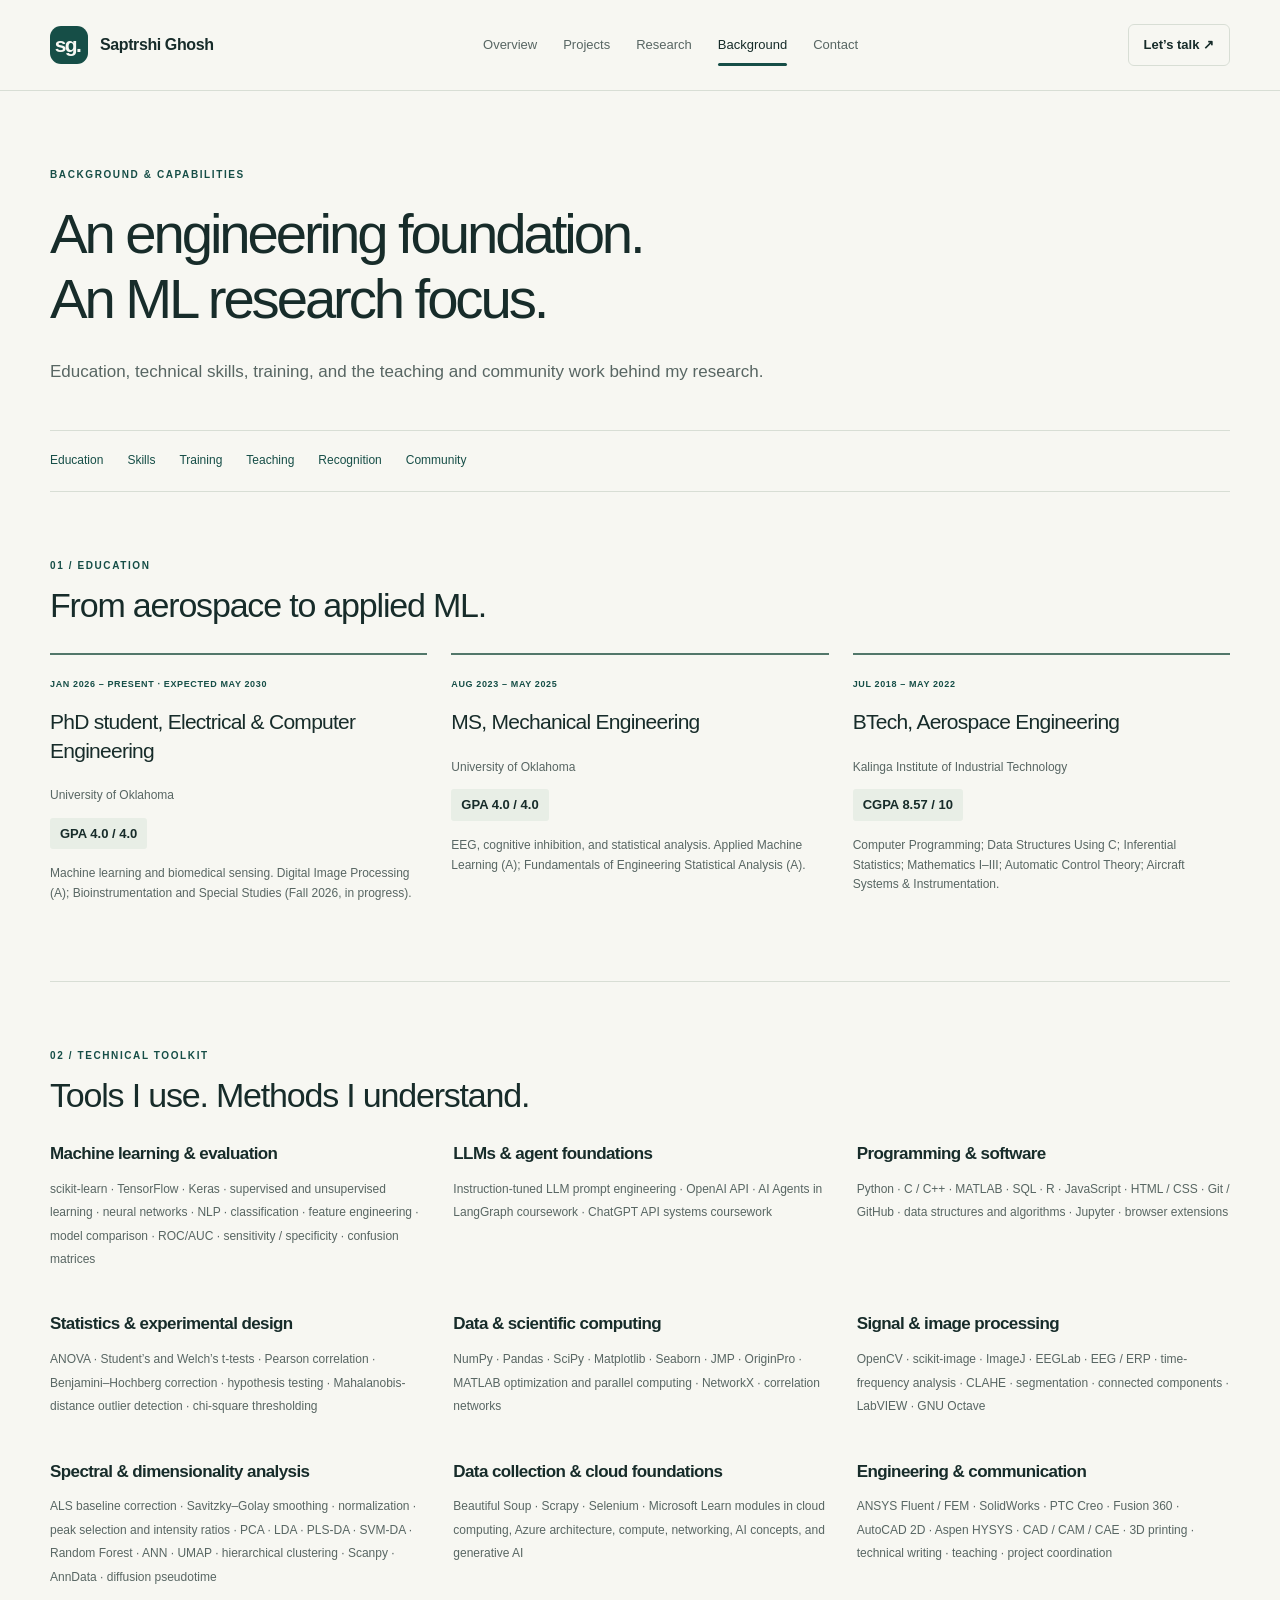
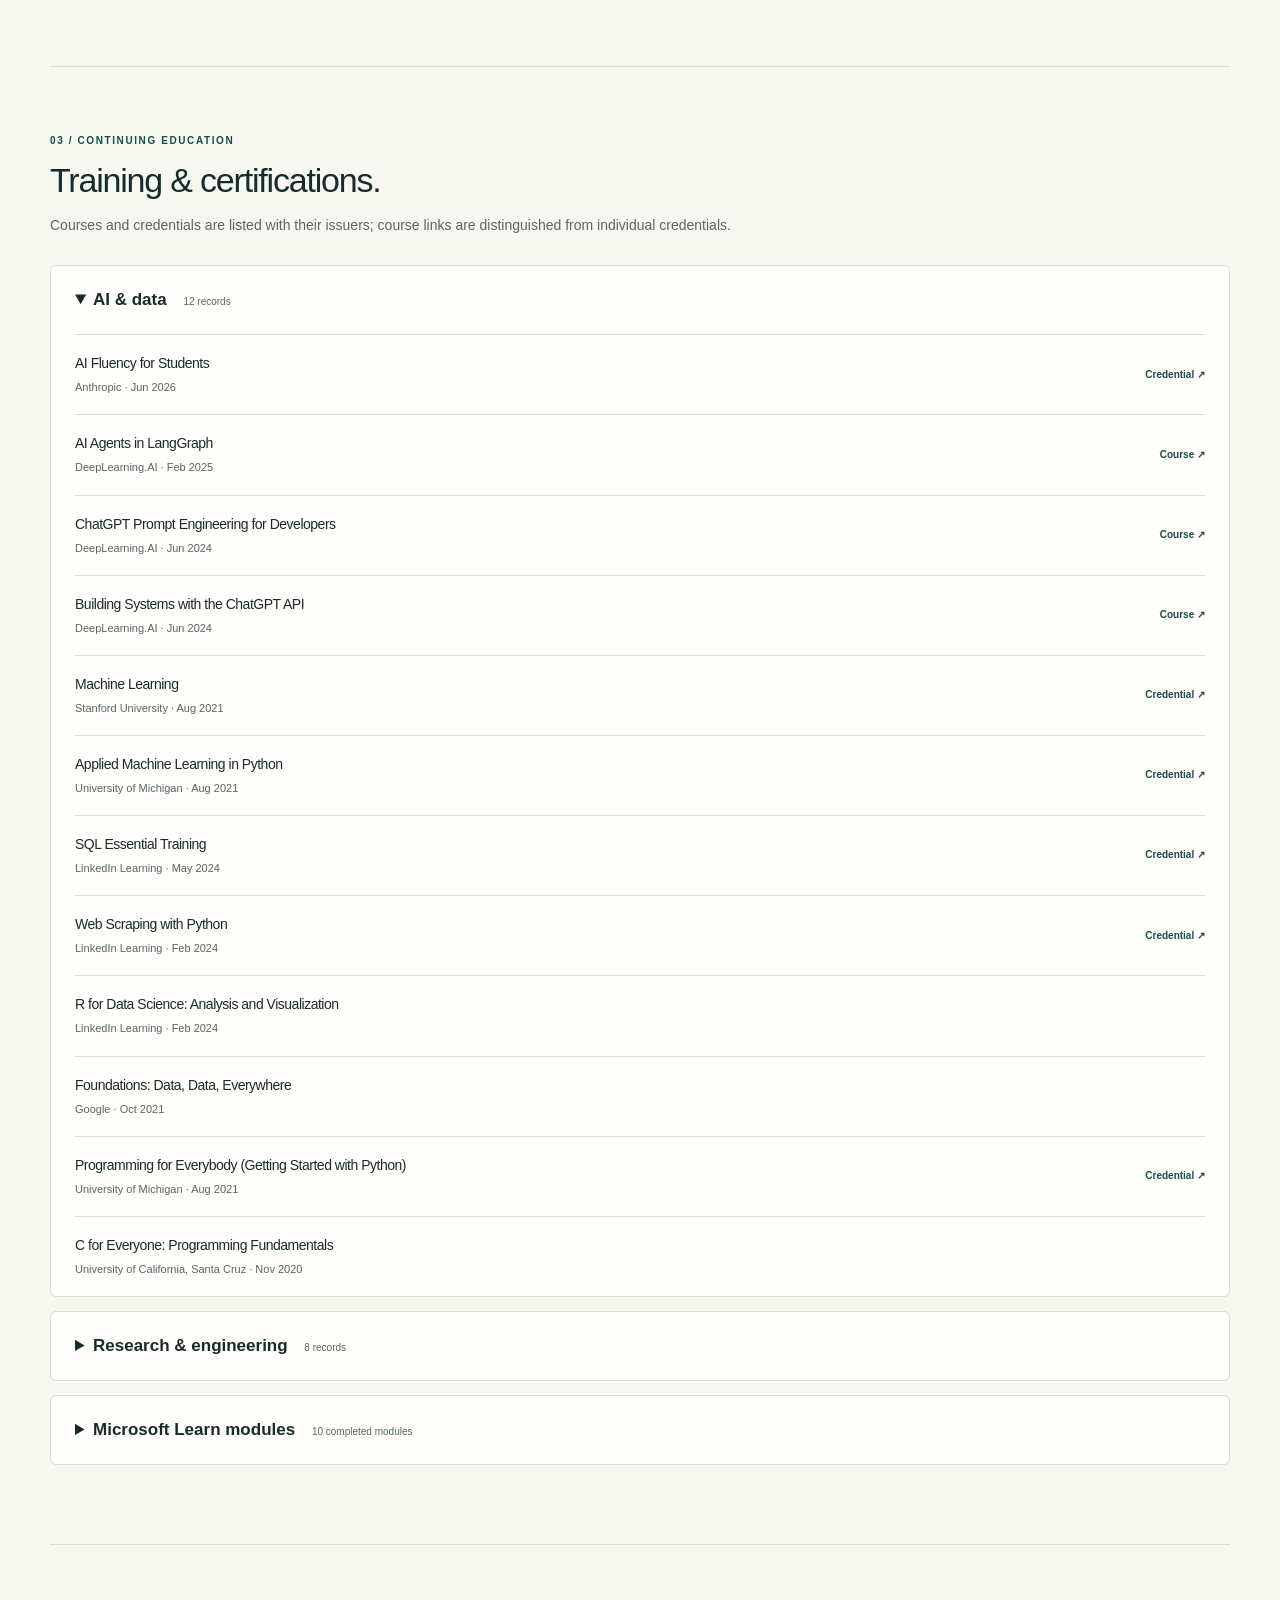
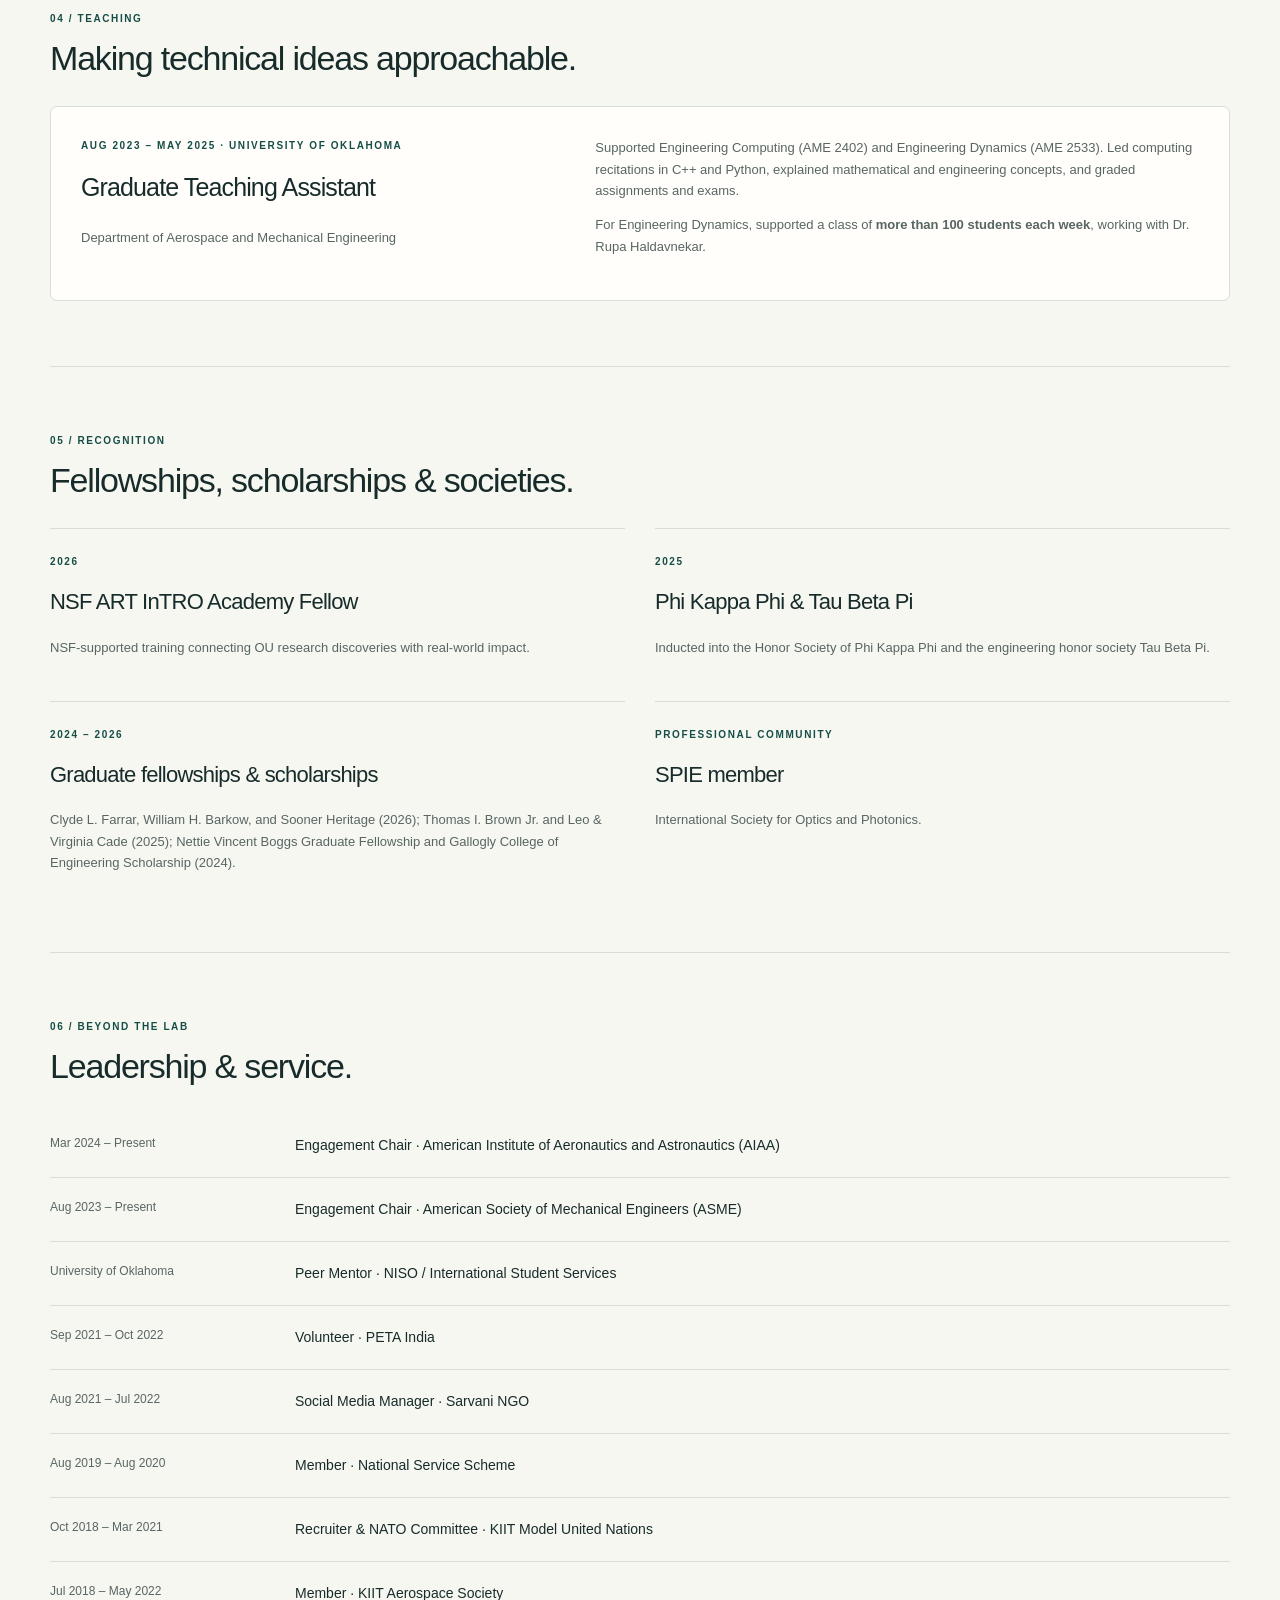
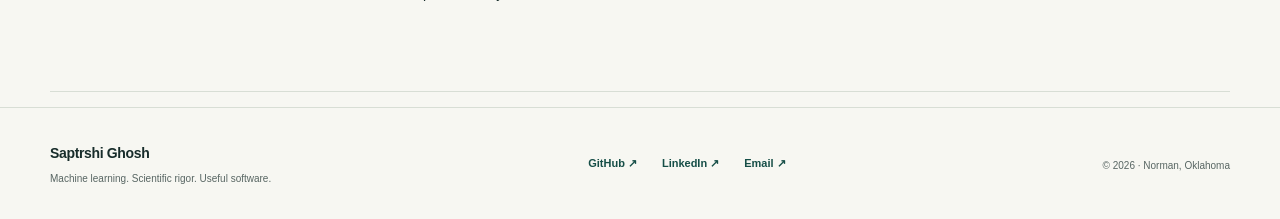
==== background.html @ 0c01bc2d "Publish education skills training and leadership" ====
<!doctype html>
<html lang="en"><head><meta charset="utf-8"><meta name="viewport" content="width=device-width, initial-scale=1"><meta name="color-scheme" content="light">
<title>Background &amp; Skills — Saptrshi Ghosh</title><meta name="description" content="Education, ML and programming skills, AI and cloud training, teaching, fellowships, and leadership."><link rel="canonical" href="https://saptrshighosh.github.io/background.html">
<meta property="og:type" content="website"><meta property="og:title" content="Background &amp; Skills — Saptrshi Ghosh"><meta property="og:description" content="Education, ML and programming skills, AI and cloud training, teaching, fellowships, and leadership."><meta property="og:url" content="https://saptrshighosh.github.io/background.html">
<meta name="theme-color" content="#164e47"><link rel="icon" href="assets/favicon.svg" type="image/svg+xml"><link rel="stylesheet" href="assets/style.css"><script src="assets/site.js" defer></script>
<script type="application/ld+json">{"@context": "https://schema.org", "@type": "Person", "name": "Saptrshi Ghosh", "url": "https://saptrshighosh.github.io", "image": "https://saptrshighosh.github.io/profile.jpg", "sameAs": ["https://www.linkedin.com/in/saptrshighosh/", "https://github.com/saptrshighosh"], "affiliation": {"@type": "CollegeOrUniversity", "name": "University of Oklahoma"}, "knowsAbout": ["Machine learning", "Python", "Model evaluation", "Signal processing", "Computer vision", "LLM prompt engineering"]}</script></head>
<body><a href="#main" class="skip-link">Skip to content</a><header class="site-header"><div class="container header-inner"><a class="brand" href="index.html"><span class="monogram" aria-hidden="true">sg.</span><span>Saptrshi Ghosh</span></a><nav aria-label="Main navigation"><a href="index.html">Overview</a><a href="projects.html">Projects</a><a href="research.html">Research</a><a href="background.html" aria-current="page">Background</a><a href="contact.html">Contact</a></nav><a class="header-contact" href="mailto:saptrshighosh22@gmail.com">Let’s talk <span aria-hidden="true">↗</span></a></div></header>
<main id="main" class="container"><div class="page-heading"><p class="eyebrow">Background &amp; capabilities</p><h1>An engineering foundation.<br>An ML research focus.</h1><p class="lead">Education, technical skills, training, and the teaching and community work behind my research.</p></div><nav class="page-jumps" aria-label="Background sections"><a href="#education">Education</a><a href="#skills">Skills</a><a href="#training">Training</a><a href="#teaching">Teaching</a><a href="#recognition">Recognition</a><a href="#community">Community</a></nav><section class="section" id="education"><div class="section-heading"><div><p class="eyebrow">01 / Education</p><h2>From aerospace to applied ML.</h2></div></div><div class="education-grid"><article><p class="eyebrow">Jan 2026 – Present · Expected May 2030</p><h3>PhD student, Electrical &amp; Computer Engineering</h3><p>University of Oklahoma</p><strong class="grade">GPA 4.0 / 4.0</strong><p>Machine learning and biomedical sensing. Digital Image Processing (A); Bioinstrumentation and Special Studies (Fall 2026, in progress).</p></article><article><p class="eyebrow">Aug 2023 – May 2025</p><h3>MS, Mechanical Engineering</h3><p>University of Oklahoma</p><strong class="grade">GPA 4.0 / 4.0</strong><p>EEG, cognitive inhibition, and statistical analysis. Applied Machine Learning (A); Fundamentals of Engineering Statistical Analysis (A).</p></article><article><p class="eyebrow">Jul 2018 – May 2022</p><h3>BTech, Aerospace Engineering</h3><p>Kalinga Institute of Industrial Technology</p><strong class="grade">CGPA 8.57 / 10</strong><p>Computer Programming; Data Structures Using C; Inferential Statistics; Mathematics I–III; Automatic Control Theory; Aircraft Systems &amp; Instrumentation.</p></article></div></section><section class="section" id="skills"><div class="section-heading"><div><p class="eyebrow">02 / Technical toolkit</p><h2>Tools I use. Methods I understand.</h2></div></div><div class="skill-grid"><article><h3>Machine learning &amp; evaluation</h3><p>scikit-learn · TensorFlow · Keras · supervised and unsupervised learning · neural networks · NLP · classification · feature engineering · model comparison · ROC/AUC · sensitivity / specificity · confusion matrices</p></article><article><h3>LLMs &amp; agent foundations</h3><p>Instruction-tuned LLM prompt engineering · OpenAI API · AI Agents in LangGraph coursework · ChatGPT API systems coursework</p></article><article><h3>Programming &amp; software</h3><p>Python · C / C++ · MATLAB · SQL · R · JavaScript · HTML / CSS · Git / GitHub · data structures and algorithms · Jupyter · browser extensions</p></article><article><h3>Statistics &amp; experimental design</h3><p>ANOVA · Student’s and Welch’s t-tests · Pearson correlation · Benjamini–Hochberg correction · hypothesis testing · Mahalanobis-distance outlier detection · chi-square thresholding</p></article><article><h3>Data &amp; scientific computing</h3><p>NumPy · Pandas · SciPy · Matplotlib · Seaborn · JMP · OriginPro · MATLAB optimization and parallel computing · NetworkX · correlation networks</p></article><article><h3>Signal &amp; image processing</h3><p>OpenCV · scikit-image · ImageJ · EEGLab · EEG / ERP · time-frequency analysis · CLAHE · segmentation · connected components · LabVIEW · GNU Octave</p></article><article><h3>Spectral &amp; dimensionality analysis</h3><p>ALS baseline correction · Savitzky–Golay smoothing · normalization · peak selection and intensity ratios · PCA · LDA · PLS-DA · SVM-DA · Random Forest · ANN · UMAP · hierarchical clustering · Scanpy · AnnData · diffusion pseudotime</p></article><article><h3>Data collection &amp; cloud foundations</h3><p>Beautiful Soup · Scrapy · Selenium · Microsoft Learn modules in cloud computing, Azure architecture, compute, networking, AI concepts, and generative AI</p></article><article><h3>Engineering &amp; communication</h3><p>ANSYS Fluent / FEM · SolidWorks · PTC Creo · Fusion 360 · AutoCAD 2D · Aspen HYSYS · CAD / CAM / CAE · 3D printing · technical writing · teaching · project coordination</p></article></div></section><section class="section" id="training"><div class="section-heading"><div><p class="eyebrow">03 / Continuing education</p><h2>Training &amp; certifications.</h2><p>Courses and credentials are listed with their issuers; course links are distinguished from individual credentials.</p></div></div><details class="training-group" open><summary>AI &amp; data <span>12 records</span></summary><div class="training-list"><article><div><h3>AI Fluency for Students</h3><p>Anthropic · Jun 2026</p></div><a class="text-link" href="https://verify.skilljar.com/c/t8szvo2dw6i6" target="_blank" rel="noopener noreferrer">Credential ↗</a></article><article><div><h3>AI Agents in LangGraph</h3><p>DeepLearning.AI · Feb 2025</p></div><a class="text-link" href="https://www.coursera.org/projects/ai-agents-in-langgraph" target="_blank" rel="noopener noreferrer">Course ↗</a></article><article><div><h3>ChatGPT Prompt Engineering for Developers</h3><p>DeepLearning.AI · Jun 2024</p></div><a class="text-link" href="https://www.coursera.org/projects/chatgpt-prompt-engineering-for-developers-project" target="_blank" rel="noopener noreferrer">Course ↗</a></article><article><div><h3>Building Systems with the ChatGPT API</h3><p>DeepLearning.AI · Jun 2024</p></div><a class="text-link" href="https://www.coursera.org/projects/building-systems-with-the-chatgpt-api-project" target="_blank" rel="noopener noreferrer">Course ↗</a></article><article><div><h3>Machine Learning</h3><p>Stanford University · Aug 2021</p></div><a class="text-link" href="https://www.coursera.org/account/accomplishments/certificate/XPFHLQJS4PWY" target="_blank" rel="noopener noreferrer">Credential ↗</a></article><article><div><h3>Applied Machine Learning in Python</h3><p>University of Michigan · Aug 2021</p></div><a class="text-link" href="https://www.coursera.org/account/accomplishments/certificate/MFZRMWTBAHBR" target="_blank" rel="noopener noreferrer">Credential ↗</a></article><article><div><h3>SQL Essential Training</h3><p>LinkedIn Learning · May 2024</p></div><a class="text-link" href="https://www.linkedin.com/learning/certificates/175b64288317ac9de86f2e3a841103fe40c8639c32e0c2b17b8d5871c5823a18/" target="_blank" rel="noopener noreferrer">Credential ↗</a></article><article><div><h3>Web Scraping with Python</h3><p>LinkedIn Learning · Feb 2024</p></div><a class="text-link" href="https://www.linkedin.com/learning/certificates/f6eacea06032ca3d1512932d727420f3efcf43d61301f38082481ac6cc53c925/" target="_blank" rel="noopener noreferrer">Credential ↗</a></article><article><div><h3>R for Data Science: Analysis and Visualization</h3><p>LinkedIn Learning · Feb 2024</p></div></article><article><div><h3>Foundations: Data, Data, Everywhere</h3><p>Google · Oct 2021</p></div></article><article><div><h3>Programming for Everybody (Getting Started with Python)</h3><p>University of Michigan · Aug 2021</p></div><a class="text-link" href="https://www.coursera.org/account/accomplishments/certificate/5ZGDTGYUPGAF" target="_blank" rel="noopener noreferrer">Credential ↗</a></article><article><div><h3>C for Everyone: Programming Fundamentals</h3><p>University of California, Santa Cruz · Nov 2020</p></div></article></div></details><details class="training-group"><summary>Research &amp; engineering <span>8 records</span></summary><div class="training-list"><article><div><h3>Human Research — Group 1 Biomedical Research Investigators and Key Personnel</h3><p>CITI Program · May 2026 · expires May 2029</p></div></article><article><div><h3>Responsible Conduct of Research</h3><p>CITI Program · May 2025 · expires May 2030</p></div></article><article><div><h3>Human Subject Research — Social Behavioral Modules</h3><p>CITI Program · Jan 2024 · expires Jan 2027</p></div></article><article><div><h3>Writing in the Sciences</h3><p>Stanford University · Nov 2024</p></div><a class="text-link" href="https://coursera.org/share/9b600bb88538ebe9c3453b541b9452bb" target="_blank" rel="noopener noreferrer">Credential ↗</a></article><article><div><h3>Fundamental of Sensors</h3><p>Indian Institute of Science · Dec 2025</p></div><a class="text-link" href="https://www.coursera.org/learn/fundamentals-of-sensors" target="_blank" rel="noopener noreferrer">Course ↗</a></article><article><div><h3>Autodesk Fusion 360 Integrated CAD/CAM/CAE</h3><p>Autodesk · Aug 2021</p></div><a class="text-link" href="https://www.coursera.org/account/accomplishments/certificate/ZPNB5K5JT9H7" target="_blank" rel="noopener noreferrer">Credential ↗</a></article><article><div><h3>Supply Chain Planning</h3><p>Rutgers University · Nov 2021</p></div><a class="text-link" href="https://www.coursera.org/account/accomplishments/certificate/XNZ7AE5WF2EQ" target="_blank" rel="noopener noreferrer">Credential ↗</a></article><article><div><h3>Supply Chain Operations</h3><p>Rutgers University · Nov 2021</p></div><a class="text-link" href="https://www.coursera.org/account/accomplishments/certificate/37D9GRR5GLGS" target="_blank" rel="noopener noreferrer">Credential ↗</a></article></div></details><details class="training-group"><summary>Microsoft Learn modules <span>10 completed modules</span></summary><div class="module-copy"><h3>Azure foundations · Completed Oct 16, 2026</h3><p>Describe cloud computing; Describe the core architectural components of Azure; Describe Azure compute services; Describe Azure networking services.</p><h3>AI foundations · Completed May 23, 2026</h3><p>Introduction to AI concepts; Introduction to generative AI and agents; Introduction to natural language processing concepts; Introduction to AI speech concepts; Introduction to computer vision concepts; Introduction to AI-powered information extraction concepts.</p><p>Module assessments passed. These are completed learning modules, not an Azure certification.</p></div></details></section>
<section class="section" id="teaching"><div class="section-heading"><div><p class="eyebrow">04 / Teaching</p><h2>Making technical ideas approachable.</h2></div></div><div class="teaching-panel"><div><p class="eyebrow">Aug 2023 – May 2025 · University of Oklahoma</p><h3>Graduate Teaching Assistant</h3><p>Department of Aerospace and Mechanical Engineering</p></div><div><p>Supported Engineering Computing (AME 2402) and Engineering Dynamics (AME 2533). Led computing recitations in C++ and Python, explained mathematical and engineering concepts, and graded assignments and exams.</p><p>For Engineering Dynamics, supported a class of <strong>more than 100 students each week</strong>, working with Dr. Rupa Haldavnekar.</p></div></div></section>
<section class="section" id="recognition"><div class="section-heading"><div><p class="eyebrow">05 / Recognition</p><h2>Fellowships, scholarships &amp; societies.</h2></div></div><div class="recognition-grid"><article><p class="eyebrow">2026</p><h3>NSF ART InTRO Academy Fellow</h3><p>NSF-supported training connecting OU research discoveries with real-world impact.</p></article><article><p class="eyebrow">2025</p><h3>Phi Kappa Phi &amp; Tau Beta Pi</h3><p>Inducted into the Honor Society of Phi Kappa Phi and the engineering honor society Tau Beta Pi.</p></article><article><p class="eyebrow">2024 – 2026</p><h3>Graduate fellowships &amp; scholarships</h3><p>Clyde L. Farrar, William H. Barkow, and Sooner Heritage (2026); Thomas I. Brown Jr. and Leo &amp; Virginia Cade (2025); Nettie Vincent Boggs Graduate Fellowship and Gallogly College of Engineering Scholarship (2024).</p></article><article><p class="eyebrow">Professional community</p><h3>SPIE member</h3><p>International Society for Optics and Photonics.</p></article></div></section>
<section class="section" id="community"><div class="section-heading"><div><p class="eyebrow">06 / Beyond the lab</p><h2>Leadership &amp; service.</h2></div></div><div class="simple-list"><div><span>Mar 2024 – Present</span><p>Engagement Chair · American Institute of Aeronautics and Astronautics (AIAA)</p></div><div><span>Aug 2023 – Present</span><p>Engagement Chair · American Society of Mechanical Engineers (ASME)</p></div><div><span>University of Oklahoma</span><p>Peer Mentor · NISO / International Student Services</p></div><div><span>Sep 2021 – Oct 2022</span><p>Volunteer · PETA India</p></div><div><span>Aug 2021 – Jul 2022</span><p>Social Media Manager · Sarvani NGO</p></div><div><span>Aug 2019 – Aug 2020</span><p>Member · National Service Scheme</p></div><div><span>Oct 2018 – Mar 2021</span><p>Recruiter &amp; NATO Committee · KIIT Model United Nations</p></div><div><span>Jul 2018 – May 2022</span><p>Member · KIIT Aerospace Society</p></div></div></section></main>
<footer><div class="container footer-inner"><div><a class="brand" href="index.html">Saptrshi Ghosh</a><p>Machine learning. Scientific rigor. Useful software.</p></div><div class="footer-links"><a class="text-link" href="https://github.com/saptrshighosh" target="_blank" rel="noopener noreferrer">GitHub ↗</a><a class="text-link" href="https://www.linkedin.com/in/saptrshighosh/" target="_blank" rel="noopener noreferrer">LinkedIn ↗</a><a class="text-link" href="mailto:saptrshighosh22@gmail.com">Email ↗</a></div><p class="copyright">© 2026 · Norman, Oklahoma</p></div></footer></body></html>
---- assets/style.css ----
@charset "UTF-8";
:root{--paper:#f7f7f2;--white:#fffefb;--ink:#172c2a;--muted:#586663;--accent:#164e47;--line:#d8ded5;--soft:#e8eee6;--serif:Georgia,'Times New Roman',serif;--sans:Inter,-apple-system,BlinkMacSystemFont,'Segoe UI',sans-serif}
*{box-sizing:border-box}html{scroll-behavior:smooth;scroll-padding-top:110px}body{margin:0;background:var(--paper);color:var(--ink);font-family:var(--sans);font-size:16px;line-height:1.65;-webkit-font-smoothing:antialiased}a{color:inherit;text-decoration:none}button,input{font:inherit}button,a,input,summary{-webkit-tap-highlight-color:transparent}a:focus-visible,button:focus-visible,input:focus-visible,summary:focus-visible{outline:3px solid #bd641c;outline-offset:5px}p,h1,h2,h3,ul,ol{margin-top:0}h1,h2,h3{line-height:1.15;letter-spacing:-.035em}p{color:var(--muted)}[hidden]{display:none!important}.container{width:min(1180px,calc(100% - 80px));margin-inline:auto}.skip-link{position:absolute;top:0;left:20px;padding:12px;background:var(--accent);color:white;transform:translateY(-150%);z-index:100}.skip-link:focus{transform:translateY(0)}
.site-header{background:rgba(247,247,242,.97);border-bottom:1px solid var(--line);position:sticky;top:0;z-index:20}.header-inner{display:flex;align-items:center;justify-content:space-between;gap:20px;min-height:90px}.brand{display:inline-flex;align-items:center;gap:12px;font-weight:650;font-size:16px;letter-spacing:-.025em;white-space:nowrap}.monogram{display:grid;place-items:center;width:38px;height:38px;background:var(--accent);color:var(--paper);border-radius:11px;font-size:21px;letter-spacing:-.08em;padding-right:3px}.site-header nav{display:flex;align-items:center;gap:26px}.site-header nav a{color:var(--muted);font-size:13px;position:relative;padding-block:12px}.site-header nav a:hover,.site-header nav a[aria-current]{color:var(--ink)}.site-header nav a[aria-current]:after{position:absolute;content:'';height:3px;left:0;right:0;bottom:2px;background:var(--accent);border-radius:2px}.header-contact{font-size:13px;font-weight:600;border:1px solid var(--line);padding:9px 15px;border-radius:6px}.header-contact:hover{background:var(--soft)}
.eyebrow{text-transform:uppercase;font-size:10px;letter-spacing:.16em;font-weight:700;color:var(--accent);margin-bottom:19px;line-height:1.7}.hero{padding:82px 0 70px;display:grid;grid-template-columns:1fr 310px;gap:85px;align-items:center}.hero-copy .eyebrow{display:flex;gap:10px;align-items:center}.status-dot{display:inline-block;flex-shrink:0;width:7px;height:7px;border-radius:50%;background:#477e55;box-shadow:0 0 0 4px #477e5510}.hero h1{font-size:clamp(46px,4.8vw,67px);font-weight:500;letter-spacing:-.065em;line-height:1.05;margin-bottom:28px}.hero h1 span{font-family:var(--serif);font-style:italic;font-weight:400;color:var(--accent);letter-spacing:-.05em}.hero-intro{font-size:18px;line-height:1.7;max-width:620px;color:#354b47;margin-bottom:15px}.hero-sub{font-size:14px;line-height:1.8;max-width:570px}.actions{display:flex;gap:12px;flex-wrap:wrap;margin-top:29px}.button{display:inline-flex;align-items:center;justify-content:center;gap:22px;padding:13px 20px;border-radius:5px;font-size:13px;font-weight:600;min-height:48px;transition:background .18s,transform .18s}.button:hover{transform:translateY(-2px)}.primary{color:#fff;background:var(--accent);border:1px solid var(--accent)}.primary:hover{background:#0f3b35}.secondary{border:1px solid #bfcac0}.secondary:hover{background:var(--soft)}.light{background:var(--white);color:var(--accent)}
.profile-panel{border:1px solid var(--line);border-radius:8px;background:var(--white);overflow:hidden;box-shadow:0 10px 25px #172c2a04}.portrait-wrap{height:238px;margin:18px 18px 0;background:#dde5de;border-radius:5px;overflow:hidden}.portrait-wrap img{width:100%;height:100%;object-fit:cover;object-position:100% 40%;transform:scale(1.37);transform-origin:95% 40%;display:block}.profile-caption{padding:20px 22px}.profile-caption p{font-size:12px;margin:2px 0}.profile-caption .profile-name{font-size:19px;font-weight:600;color:var(--ink);letter-spacing:-.035em}.profile-caption>span{font-size:11px;color:var(--muted)}.profile-bottom{display:flex;gap:10px;align-items:center;font-size:10px;padding:14px 22px;border-top:1px solid var(--line);background:#eff3ed;line-height:1.6}.metrics{border-block:1px solid var(--line);display:grid;grid-template-columns:repeat(4,1fr);padding:24px 0}.metrics>div{display:flex;flex-direction:column;gap:4px;padding:0 28px;border-left:1px solid var(--line)}.metrics>div:first-child{border-left:0;padding-left:0}.metrics strong{font-weight:500;font-size:30px;letter-spacing:-.06em}.metrics span{font-size:11px;color:var(--muted)}
.section{padding:65px 0;border-bottom:1px solid var(--line)}.section-heading{display:flex;justify-content:space-between;align-items:end;gap:25px;margin-bottom:28px}.section-heading .eyebrow{margin-bottom:12px}.section-heading h2{font-size:34px;font-weight:500;margin-bottom:0}.section-heading p:not(.eyebrow){font-size:14px;margin:14px 0 0;max-width:700px}.text-link{font-size:12px;font-weight:600;color:var(--accent);display:inline-block;white-space:nowrap}.text-link:hover{text-decoration:underline;text-underline-offset:5px}.text-link span{margin-left:9px}.project-grid{display:grid;grid-template-columns:repeat(3,minmax(0,1fr));gap:18px}.featured{grid-template-columns:repeat(2,minmax(0,1fr))}.project-card{border:1px solid var(--line);border-radius:7px;background:var(--white);padding:26px;display:flex;flex-direction:column;transition:border-color .18s,box-shadow .18s;scroll-margin-top:110px}.project-card:hover{border-color:#94aca1;box-shadow:0 5px 18px #172c2a05}.card-meta{display:flex;justify-content:space-between;gap:15px;font-size:9px;letter-spacing:.04em;color:var(--muted);margin-bottom:25px}.card-meta span:first-child{text-transform:uppercase;color:var(--accent);font-weight:700}.project-card h2{font-size:21px;font-weight:550;line-height:1.25;margin-bottom:13px}.project-card>p{font-size:13px;line-height:1.8}.tags{display:flex;gap:6px;flex-wrap:wrap;list-style:none;padding:0;margin:3px 0 22px}.tags li{font-size:9px;padding:4px 9px;border:1px solid #e0e5dc;border-radius:4px;background:#f4f6ef;color:#48605a}.card-action{border-top:1px solid #e8ebe4;padding-top:17px;margin-top:auto}.project-card details{font-size:12px;margin:0 0 20px}.project-card details summary{cursor:pointer;color:var(--accent);font-weight:500;padding:4px 0;min-height:30px}.project-card details p{margin:12px 0 0;font-size:12px}.project-card .evidence{font-size:11px;padding-left:10px;border-left:2px solid #a2b6a7}
.approach{display:grid;grid-template-columns:1fr 1fr;gap:90px}.approach h2{font-size:37px;font-weight:500}.approach>div>p:not(.eyebrow){max-width:410px;font-size:14px}.principles{list-style:none;padding:0;margin:0}.principles li{display:flex;gap:22px;padding:22px 0;border-top:1px solid var(--line)}.principles li:first-child{padding-top:0;border:0}.principles li>span,.small-index{font-size:11px;color:#658079}.principles h3{font-size:17px;font-weight:550;margin-bottom:9px}.principles p{font-size:12px;margin:0}.direction-grid{display:grid;grid-template-columns:repeat(3,1fr);gap:35px}.direction-grid h3{font-size:20px;font-weight:500;margin:18px 0 12px}.direction-grid p{font-size:13px;margin:0}.contact-banner{background:var(--accent);border-radius:8px;color:white;padding:40px 42px;display:flex;align-items:center;justify-content:space-between;gap:30px;margin:60px 0}.contact-banner h2{font-weight:500;font-size:30px;max-width:700px;margin-bottom:12px}.contact-banner .eyebrow{color:#bdd6c8}.contact-banner p:not(.eyebrow){color:#d1e0d8;font-size:13px;margin:0}.contact-banner .button{white-space:nowrap;flex-shrink:0}
.page-heading{padding:75px 0 43px;max-width:900px}.page-heading h1{font-size:clamp(40px,4.4vw,59px);font-weight:500;letter-spacing:-.055em;margin-bottom:25px}.lead{font-size:17px;line-height:1.8;max-width:800px;margin-bottom:0}.project-section{padding-top:0}.project-tools{display:flex;flex-direction:column;gap:25px;border-top:1px solid var(--line);padding-top:30px;margin-bottom:24px}.filters{display:flex;gap:7px;flex-wrap:wrap}.filters button{border:1px solid var(--line);background:transparent;border-radius:5px;padding:9px 13px;font-size:11px;color:var(--muted);cursor:pointer;min-height:38px}.filters button[aria-pressed=true]{background:var(--accent);border-color:var(--accent);color:white}.filters button:hover{border-color:var(--accent)}.search-label{font-size:11px;color:var(--muted);display:flex;align-items:center;gap:15px}.search-label input{max-width:350px;width:100%;border:1px solid var(--line);background:var(--white);padding:11px 14px;border-radius:5px;font-size:12px;color:var(--ink)}.project-count{font-size:11px;margin-bottom:18px}.page-jumps{display:flex;gap:24px;padding:20px 0;border-block:1px solid var(--line);flex-wrap:wrap;font-size:12px;color:var(--accent)}.page-jumps a:hover{text-decoration:underline}
.experience-list{padding-top:15px}.experience{display:grid;grid-template-columns:220px 1fr;gap:55px;padding:45px 0;border-bottom:1px solid var(--line)}.experience:last-child{border:0;padding-bottom:0}.experience-side p{font-size:12px;margin:14px 0 0}.experience-side p+p{margin-top:2px}.status{background:#e2eddf;color:#305f3e;border-radius:4px;font-size:10px;padding:6px 10px;display:inline-block;font-weight:500}.neutral{background:#eaede5;color:#56695e}.experience h2{font-size:31px;font-weight:500;margin-bottom:13px}.experience>div>p:not(.eyebrow){font-size:14px}.subheading{font-weight:500;color:#48645c}.body-list{padding-left:20px;font-size:14px;color:var(--muted)}.body-list li{padding-left:5px;margin-bottom:11px}.body-list strong{color:var(--ink);font-weight:550}.experience .research-note{font-size:12px;border-left:2px solid #b8c9bb;padding:10px 15px;background:#eef2e9}.output-list{display:grid;gap:16px}.output-list article{padding:24px 28px;border:1px solid var(--line);border-radius:6px;background:var(--white)}.output-list h3{font-size:20px;line-height:1.4;margin:16px 0 10px;font-weight:500}.output-list p{font-size:13px;margin:0}.simple-list>div{display:grid;grid-template-columns:210px 1fr;gap:35px;padding:20px 0;border-bottom:1px solid var(--line)}.simple-list>div:last-child{border-bottom:0}.simple-list span{font-size:12px;color:var(--muted)}.simple-list p{font-size:14px;color:var(--ink);margin:0}
.education-grid{display:grid;grid-template-columns:repeat(3,1fr);gap:24px}.education-grid article{border-top:2px solid #52776a;padding-top:22px}.education-grid .eyebrow{font-size:9px;margin-bottom:16px;letter-spacing:.07em}.education-grid h3{font-size:21px;font-weight:500;line-height:1.35}.education-grid p:not(.eyebrow){font-size:12px}.grade{font-size:13px;display:inline-block;font-weight:550;background:var(--soft);border-radius:3px;padding:5px 10px;margin-bottom:15px}.skill-grid{display:grid;grid-template-columns:repeat(3,1fr);gap:30px}.skill-grid h3{font-size:17px;font-weight:550;margin-bottom:12px;line-height:1.35}.skill-grid p{font-size:12px;line-height:1.95}.training-group{border:1px solid var(--line);border-radius:6px;background:var(--white);margin-bottom:14px}.training-group>summary{padding:20px 24px;font-size:17px;cursor:pointer;font-weight:550}.training-group>summary>span{font-size:10px;font-weight:400;color:var(--muted);margin-left:12px}.training-list{padding:0 24px}.training-list article{display:flex;align-items:center;justify-content:space-between;gap:20px;padding:18px 0;border-top:1px solid var(--line)}.training-list h3{font-size:14px;font-weight:500;line-height:1.5;margin:0 0 4px}.training-list p{font-size:11px;margin:0}.training-list a{font-size:10px}.module-copy{padding:0 24px 20px}.module-copy h3{font-size:15px;line-height:1.5}.module-copy p{font-size:12px}.teaching-panel{display:grid;grid-template-columns:1fr 1.3fr;gap:50px;border:1px solid var(--line);border-radius:7px;background:var(--white);padding:30px}.teaching-panel h3{font-size:25px;font-weight:500}.teaching-panel p:not(.eyebrow){font-size:13px}.recognition-grid{display:grid;grid-template-columns:1fr 1fr;gap:30px}.recognition-grid article{border-top:1px solid var(--line);padding-top:24px}.recognition-grid h3{font-size:22px;font-weight:500}.recognition-grid p:not(.eyebrow){font-size:13px}
.contact-layout{display:grid;grid-template-columns:1fr 1fr;gap:80px;padding-top:20px}.contact-primary{position:sticky;top:135px;align-self:start;background:var(--white);border:1px solid var(--line);border-radius:8px;padding:32px}.contact-primary h2{font-size:29px;font-weight:500}.email-link{font-size:clamp(12px,1.3vw,17px);font-weight:600;color:var(--accent);overflow-wrap:anywhere}.contact-primary>p:not(.eyebrow){font-size:12px;margin-top:24px}.contact-links{display:flex;gap:25px;margin-top:30px}.opportunity-list article{display:flex;gap:22px;border-bottom:1px solid var(--line);padding:20px 0}.opportunity-list article:first-child{padding-top:0}.opportunity-list article>span{font-size:11px;color:#658079}.opportunity-list h3{font-size:19px;font-weight:500;line-height:1.4;margin-bottom:10px}.opportunity-list p{font-size:13px;margin:0}
footer{border-top:1px solid var(--line);margin-top:15px;padding:32px 0}.footer-inner{display:flex;align-items:center;justify-content:space-between;gap:25px;flex-wrap:wrap}.footer-inner .brand{font-size:14px}.footer-inner p{font-size:10px;margin:5px 0 0}.footer-links{display:flex;gap:25px}.footer-links a{font-size:11px}.copyright{font-size:10px}
@media(min-width:1600px){.hero{padding-block:100px}.hero h1{font-size:72px}}
@media(max-width:1050px){.container{width:calc(100% - 56px)}.site-header nav{gap:18px}.header-contact{display:none}.hero{gap:40px;grid-template-columns:1fr 270px}.hero h1{font-size:53px}.hero-intro{font-size:16px}.hero-sub{font-size:13px}.project-grid{grid-template-columns:repeat(2,minmax(0,1fr))}.approach{gap:40px}.contact-layout{gap:35px}.skill-grid{grid-template-columns:repeat(2,1fr)}.experience{grid-template-columns:180px 1fr;gap:30px}}
@media(max-width:720px){html{scroll-padding-top:135px}.container{width:calc(100% - 36px)}.header-inner{min-height:100px;flex-wrap:wrap;justify-content:center;gap:0;padding:12px 0 9px}.brand{font-size:14px}.monogram{width:30px;height:30px;font-size:18px}.site-header nav{width:100%;justify-content:center;gap:22px}.site-header nav a{font-size:10px;padding:8px 0}.hero{padding:45px 0 35px;grid-template-columns:1fr;gap:28px}.hero h1{font-size:clamp(39px,8.5vw,56px);margin-bottom:22px}.hero .eyebrow{font-size:8px;letter-spacing:.12em}.hero-intro{font-size:16px}.profile-panel{display:grid;grid-template-columns:100px 1fr;align-items:center}.portrait-wrap{height:100px;width:100px;margin:12px;border-radius:5px}.profile-caption{padding:15px 24px}.profile-caption .profile-name{font-size:18px}.profile-caption p{font-size:10px}.profile-caption>span{font-size:10px}.profile-bottom{grid-column:1/-1;padding:10px 16px}.metrics{grid-template-columns:1fr 1fr;padding:0}.metrics>div{padding:20px 14px!important;border-left:0}.metrics>div:nth-child(even){border-left:1px solid var(--line)}.metrics>div:nth-child(-n+2){border-bottom:1px solid var(--line)}.metrics strong{font-size:27px}.metrics span{font-size:9px}.section{padding:40px 0}.section-heading{align-items:start;margin-bottom:22px}.section-heading h2{font-size:27px}.section-heading>.text-link{margin-top:32px;font-size:10px}.section-heading p:not(.eyebrow){font-size:12px}.eyebrow{font-size:9px}.project-grid,.featured{grid-template-columns:1fr}.project-card{padding:22px}.card-meta{margin-bottom:20px;font-size:9px}.project-card h2{font-size:22px}.project-card>p{font-size:13px}.approach{grid-template-columns:1fr;gap:30px}.approach h2{font-size:30px}.direction-grid{grid-template-columns:1fr;gap:25px}.direction-grid h3{font-size:20px;margin-top:10px}.contact-banner{margin:38px 0;padding:28px 25px;flex-direction:column;align-items:start;gap:22px}.contact-banner h2{font-size:26px}.page-heading{padding:45px 0 32px}.page-heading h1{font-size:39px}.lead{font-size:15px}.search-label{flex-direction:column;align-items:start;gap:7px}.search-label input{max-width:none}.filters{gap:7px}.filters button{font-size:10px;padding:8px 11px}.experience{grid-template-columns:1fr;gap:22px;padding:32px 0}.experience-side{display:flex;gap:12px;align-items:center;flex-wrap:wrap}.experience-side p,.experience-side p+p{margin:0;font-size:10px}.experience h2{font-size:28px}.experience .eyebrow{margin-bottom:13px}.experience>div>p:not(.eyebrow),.body-list{font-size:13px}.simple-list>div{grid-template-columns:1fr;gap:5px;padding:17px 0}.simple-list p{font-size:13px}.education-grid,.skill-grid,.recognition-grid{grid-template-columns:1fr}.education-grid{gap:25px}.education-grid h3{font-size:23px;margin-bottom:12px}.skill-grid{gap:12px}.skill-grid h3{font-size:18px}.training-group>summary{font-size:14px;padding:17px}.training-group>summary>span{font-size:9px}.training-list{padding:0 17px}.training-list article{align-items:start}.training-list h3{font-size:12px}.training-list p{font-size:10px}.training-list a{font-size:9px}.teaching-panel{grid-template-columns:1fr;gap:12px;padding:23px}.contact-layout{grid-template-columns:1fr;gap:30px}.contact-primary{position:static;padding:25px}.email-link{font-size:16px}.page-jumps{gap:15px;font-size:11px}.footer-inner{gap:16px;align-items:start}.footer-inner>div:first-child{width:100%}.footer-links{gap:22px}.copyright{margin-left:auto!important}.button{font-size:12px;padding:12px 16px}.output-list article{padding:22px}.output-list h3{font-size:18px}}
@media(prefers-reduced-motion:reduce){html{scroll-behavior:auto}*,*:before,*:after{transition:none!important;animation:none!important}}
@media print{.site-header,footer,.project-tools,.contact-banner,.skip-link,.actions{display:none}.container{width:100%}body{background:#fff;color:#000;font-size:10pt}.page-heading,.section{padding:15px 0}.project-grid{grid-template-columns:1fr 1fr}.project-card,.experience,.education-grid article{break-inside:avoid}.profile-panel{max-width:220px}.hero{padding:10px 0}.hero h1{font-size:32pt}details>*{display:block}a{color:#000}.section-heading h2{font-size:20pt}}
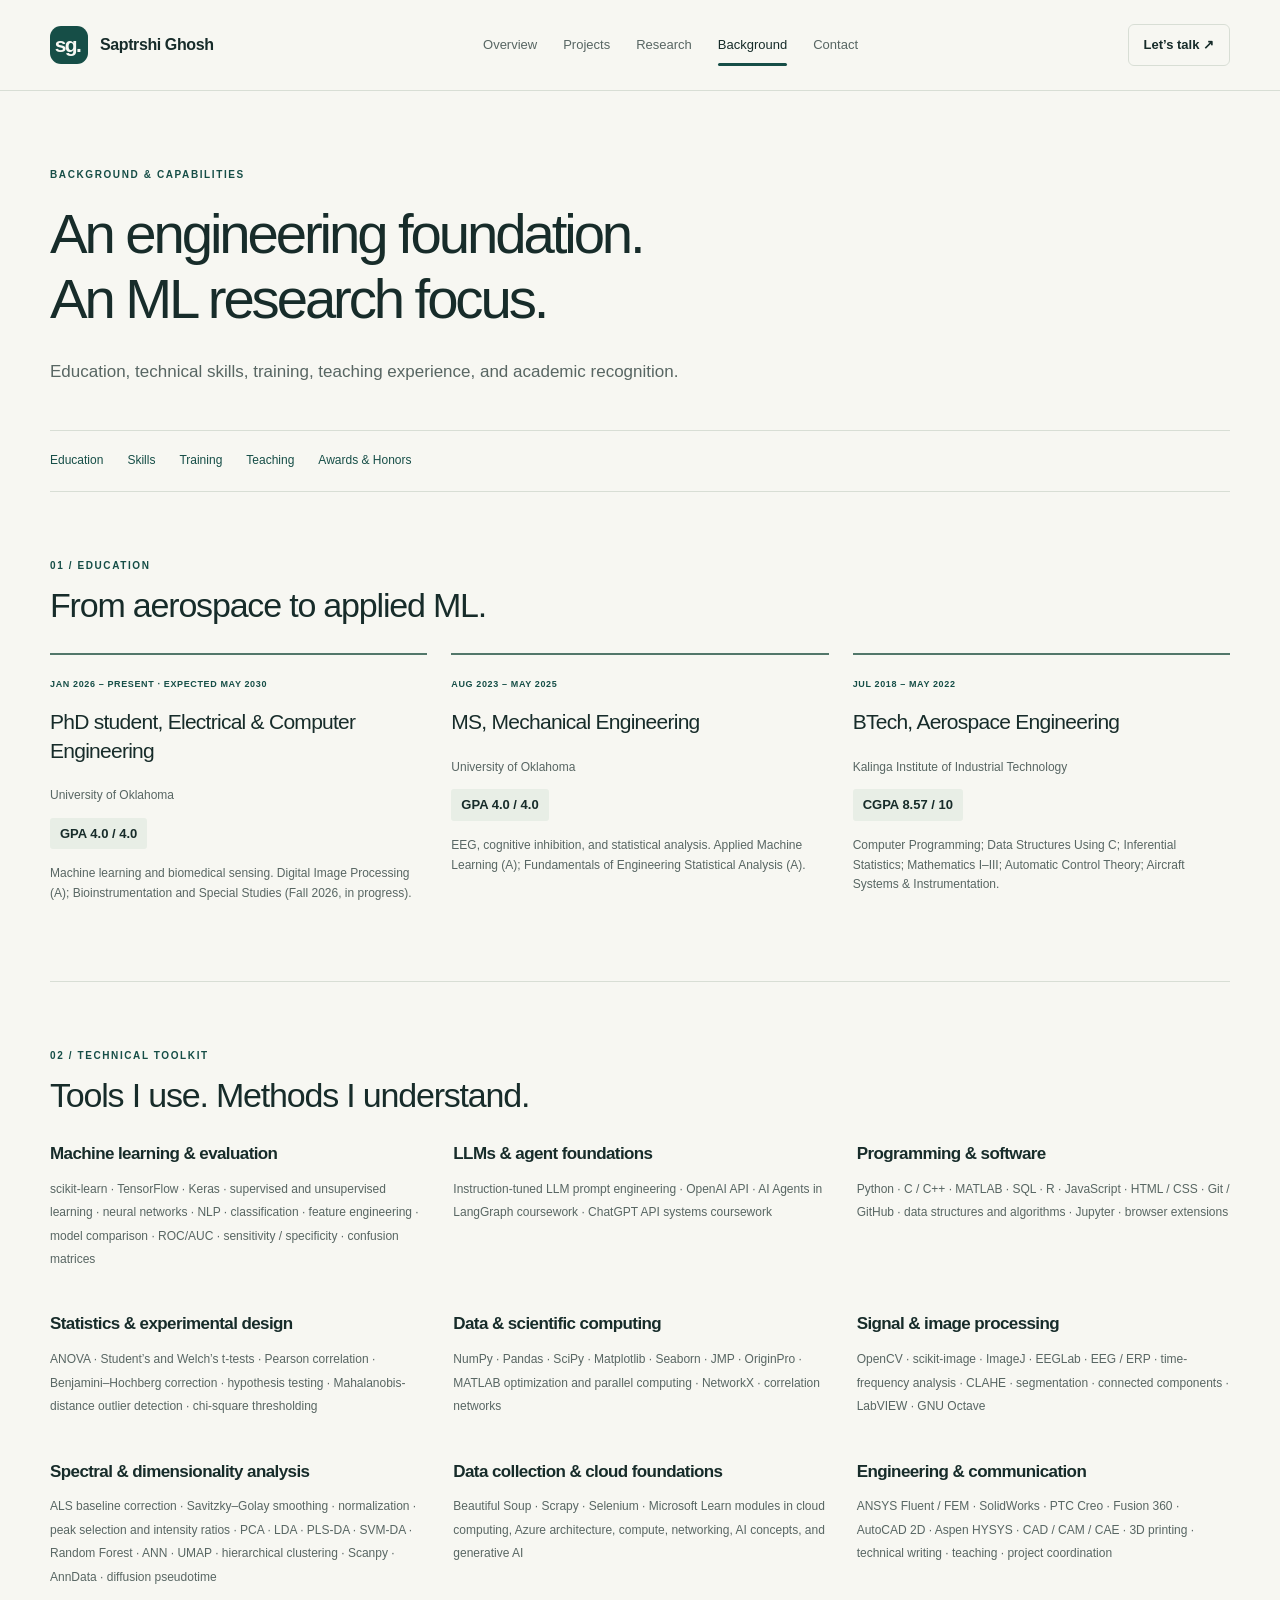
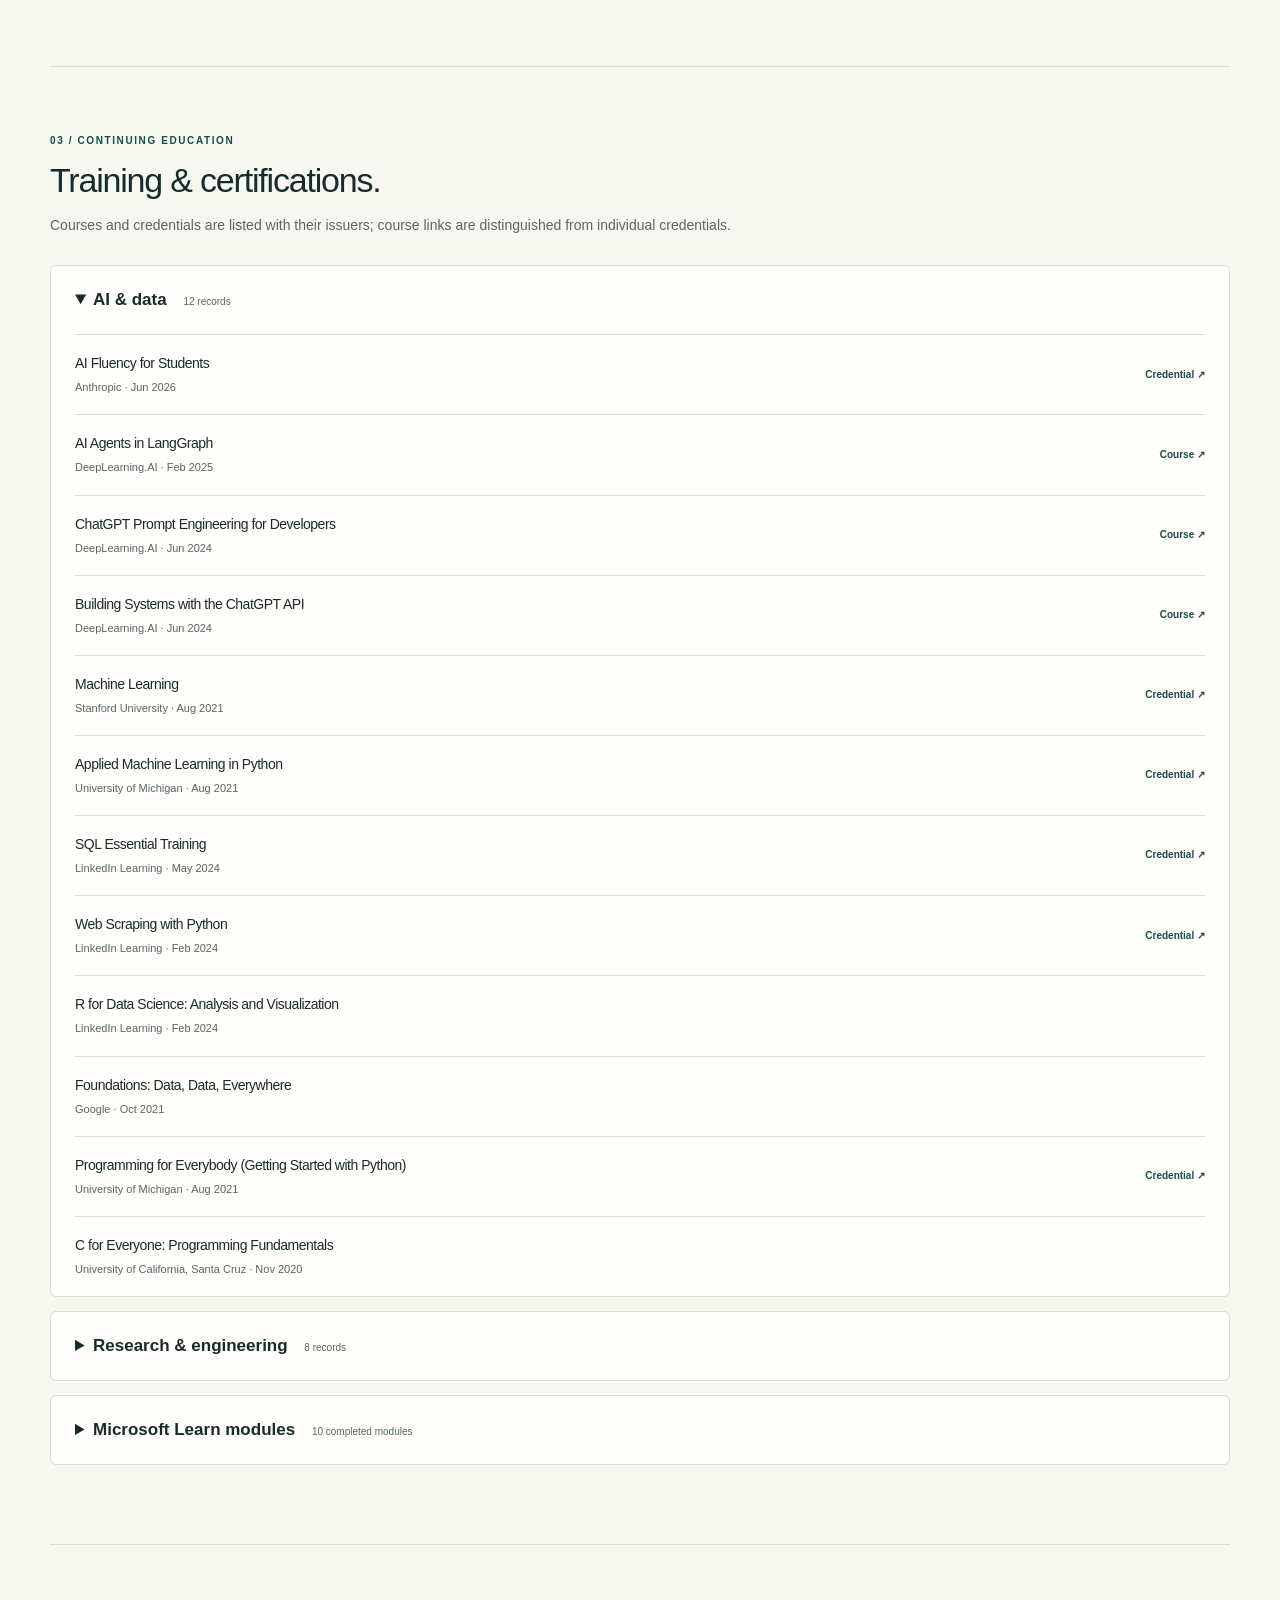
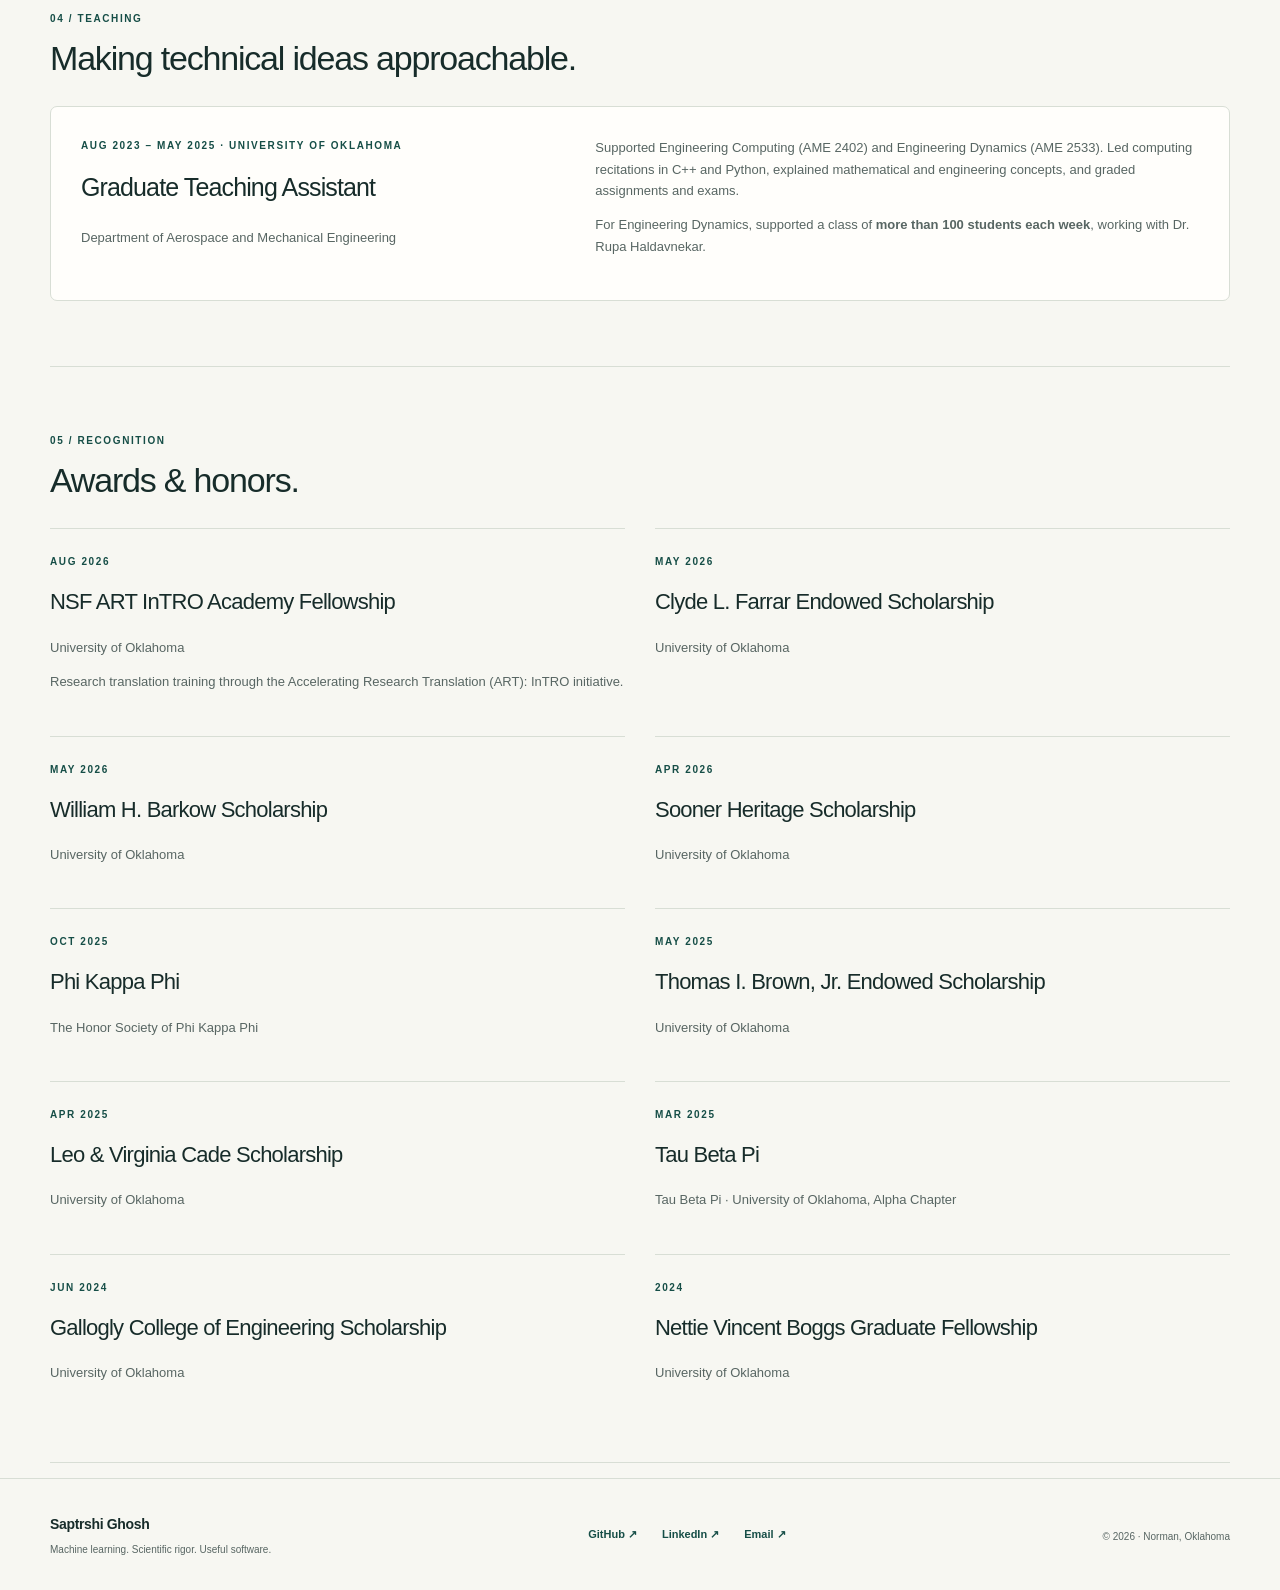
==== commit ef63aade: "Publish individual awards and remove leadership and service" ====
--- a/background.html
+++ b/background.html
@@ -1,12 +1,11 @@
 <!doctype html>
 <html lang="en"><head><meta charset="utf-8"><meta name="viewport" content="width=device-width, initial-scale=1"><meta name="color-scheme" content="light">
-<title>Background &amp; Skills — Saptrshi Ghosh</title><meta name="description" content="Education, ML and programming skills, AI and cloud training, teaching, fellowships, and leadership."><link rel="canonical" href="https://saptrshighosh.github.io/background.html">
-<meta property="og:type" content="website"><meta property="og:title" content="Background &amp; Skills — Saptrshi Ghosh"><meta property="og:description" content="Education, ML and programming skills, AI and cloud training, teaching, fellowships, and leadership."><meta property="og:url" content="https://saptrshighosh.github.io/background.html">
-<meta name="theme-color" content="#164e47"><link rel="icon" href="assets/favicon.svg" type="image/svg+xml"><link rel="stylesheet" href="assets/style.css"><script src="assets/site.js" defer></script>
+<title>Background &amp; Skills — Saptrshi Ghosh</title><meta name="description" content="Education, ML and programming skills, AI and cloud training, teaching, awards, and fellowships."><link rel="canonical" href="https://saptrshighosh.github.io/background.html">
+<meta property="og:type" content="website"><meta property="og:title" content="Background &amp; Skills — Saptrshi Ghosh"><meta property="og:description" content="Education, ML and programming skills, AI and cloud training, teaching, awards, and fellowships."><meta property="og:url" content="https://saptrshighosh.github.io/background.html">
+<meta name="theme-color" content="#164e47"><link rel="icon" href="assets/favicon.svg" type="image/svg+xml"><link rel="stylesheet" href="assets/style.css?v=a6154eb4a1"><script src="assets/site.js" defer></script>
 <script type="application/ld+json">{"@context": "https://schema.org", "@type": "Person", "name": "Saptrshi Ghosh", "url": "https://saptrshighosh.github.io", "image": "https://saptrshighosh.github.io/profile.jpg", "sameAs": ["https://www.linkedin.com/in/saptrshighosh/", "https://github.com/saptrshighosh"], "affiliation": {"@type": "CollegeOrUniversity", "name": "University of Oklahoma"}, "knowsAbout": ["Machine learning", "Python", "Model evaluation", "Signal processing", "Computer vision", "LLM prompt engineering"]}</script></head>
 <body><a href="#main" class="skip-link">Skip to content</a><header class="site-header"><div class="container header-inner"><a class="brand" href="index.html"><span class="monogram" aria-hidden="true">sg.</span><span>Saptrshi Ghosh</span></a><nav aria-label="Main navigation"><a href="index.html">Overview</a><a href="projects.html">Projects</a><a href="research.html">Research</a><a href="background.html" aria-current="page">Background</a><a href="contact.html">Contact</a></nav><a class="header-contact" href="mailto:saptrshighosh22@gmail.com">Let’s talk <span aria-hidden="true">↗</span></a></div></header>
-<main id="main" class="container"><div class="page-heading"><p class="eyebrow">Background &amp; capabilities</p><h1>An engineering foundation.<br>An ML research focus.</h1><p class="lead">Education, technical skills, training, and the teaching and community work behind my research.</p></div><nav class="page-jumps" aria-label="Background sections"><a href="#education">Education</a><a href="#skills">Skills</a><a href="#training">Training</a><a href="#teaching">Teaching</a><a href="#recognition">Recognition</a><a href="#community">Community</a></nav><section class="section" id="education"><div class="section-heading"><div><p class="eyebrow">01 / Education</p><h2>From aerospace to applied ML.</h2></div></div><div class="education-grid"><article><p class="eyebrow">Jan 2026 – Present · Expected May 2030</p><h3>PhD student, Electrical &amp; Computer Engineering</h3><p>University of Oklahoma</p><strong class="grade">GPA 4.0 / 4.0</strong><p>Machine learning and biomedical sensing. Digital Image Processing (A); Bioinstrumentation and Special Studies (Fall 2026, in progress).</p></article><article><p class="eyebrow">Aug 2023 – May 2025</p><h3>MS, Mechanical Engineering</h3><p>University of Oklahoma</p><strong class="grade">GPA 4.0 / 4.0</strong><p>EEG, cognitive inhibition, and statistical analysis. Applied Machine Learning (A); Fundamentals of Engineering Statistical Analysis (A).</p></article><article><p class="eyebrow">Jul 2018 – May 2022</p><h3>BTech, Aerospace Engineering</h3><p>Kalinga Institute of Industrial Technology</p><strong class="grade">CGPA 8.57 / 10</strong><p>Computer Programming; Data Structures Using C; Inferential Statistics; Mathematics I–III; Automatic Control Theory; Aircraft Systems &amp; Instrumentation.</p></article></div></section><section class="section" id="skills"><div class="section-heading"><div><p class="eyebrow">02 / Technical toolkit</p><h2>Tools I use. Methods I understand.</h2></div></div><div class="skill-grid"><article><h3>Machine learning &amp; evaluation</h3><p>scikit-learn · TensorFlow · Keras · supervised and unsupervised learning · neural networks · NLP · classification · feature engineering · model comparison · ROC/AUC · sensitivity / specificity · confusion matrices</p></article><article><h3>LLMs &amp; agent foundations</h3><p>Instruction-tuned LLM prompt engineering · OpenAI API · AI Agents in LangGraph coursework · ChatGPT API systems coursework</p></article><article><h3>Programming &amp; software</h3><p>Python · C / C++ · MATLAB · SQL · R · JavaScript · HTML / CSS · Git / GitHub · data structures and algorithms · Jupyter · browser extensions</p></article><article><h3>Statistics &amp; experimental design</h3><p>ANOVA · Student’s and Welch’s t-tests · Pearson correlation · Benjamini–Hochberg correction · hypothesis testing · Mahalanobis-distance outlier detection · chi-square thresholding</p></article><article><h3>Data &amp; scientific computing</h3><p>NumPy · Pandas · SciPy · Matplotlib · Seaborn · JMP · OriginPro · MATLAB optimization and parallel computing · NetworkX · correlation networks</p></article><article><h3>Signal &amp; image processing</h3><p>OpenCV · scikit-image · ImageJ · EEGLab · EEG / ERP · time-frequency analysis · CLAHE · segmentation · connected components · LabVIEW · GNU Octave</p></article><article><h3>Spectral &amp; dimensionality analysis</h3><p>ALS baseline correction · Savitzky–Golay smoothing · normalization · peak selection and intensity ratios · PCA · LDA · PLS-DA · SVM-DA · Random Forest · ANN · UMAP · hierarchical clustering · Scanpy · AnnData · diffusion pseudotime</p></article><article><h3>Data collection &amp; cloud foundations</h3><p>Beautiful Soup · Scrapy · Selenium · Microsoft Learn modules in cloud computing, Azure architecture, compute, networking, AI concepts, and generative AI</p></article><article><h3>Engineering &amp; communication</h3><p>ANSYS Fluent / FEM · SolidWorks · PTC Creo · Fusion 360 · AutoCAD 2D · Aspen HYSYS · CAD / CAM / CAE · 3D printing · technical writing · teaching · project coordination</p></article></div></section><section class="section" id="training"><div class="section-heading"><div><p class="eyebrow">03 / Continuing education</p><h2>Training &amp; certifications.</h2><p>Courses and credentials are listed with their issuers; course links are distinguished from individual credentials.</p></div></div><details class="training-group" open><summary>AI &amp; data <span>12 records</span></summary><div class="training-list"><article><div><h3>AI Fluency for Students</h3><p>Anthropic · Jun 2026</p></div><a class="text-link" href="https://verify.skilljar.com/c/t8szvo2dw6i6" target="_blank" rel="noopener noreferrer">Credential ↗</a></article><article><div><h3>AI Agents in LangGraph</h3><p>DeepLearning.AI · Feb 2025</p></div><a class="text-link" href="https://www.coursera.org/projects/ai-agents-in-langgraph" target="_blank" rel="noopener noreferrer">Course ↗</a></article><article><div><h3>ChatGPT Prompt Engineering for Developers</h3><p>DeepLearning.AI · Jun 2024</p></div><a class="text-link" href="https://www.coursera.org/projects/chatgpt-prompt-engineering-for-developers-project" target="_blank" rel="noopener noreferrer">Course ↗</a></article><article><div><h3>Building Systems with the ChatGPT API</h3><p>DeepLearning.AI · Jun 2024</p></div><a class="text-link" href="https://www.coursera.org/projects/building-systems-with-the-chatgpt-api-project" target="_blank" rel="noopener noreferrer">Course ↗</a></article><article><div><h3>Machine Learning</h3><p>Stanford University · Aug 2021</p></div><a class="text-link" href="https://www.coursera.org/account/accomplishments/certificate/XPFHLQJS4PWY" target="_blank" rel="noopener noreferrer">Credential ↗</a></article><article><div><h3>Applied Machine Learning in Python</h3><p>University of Michigan · Aug 2021</p></div><a class="text-link" href="https://www.coursera.org/account/accomplishments/certificate/MFZRMWTBAHBR" target="_blank" rel="noopener noreferrer">Credential ↗</a></article><article><div><h3>SQL Essential Training</h3><p>LinkedIn Learning · May 2024</p></div><a class="text-link" href="https://www.linkedin.com/learning/certificates/175b64288317ac9de86f2e3a841103fe40c8639c32e0c2b17b8d5871c5823a18/" target="_blank" rel="noopener noreferrer">Credential ↗</a></article><article><div><h3>Web Scraping with Python</h3><p>LinkedIn Learning · Feb 2024</p></div><a class="text-link" href="https://www.linkedin.com/learning/certificates/f6eacea06032ca3d1512932d727420f3efcf43d61301f38082481ac6cc53c925/" target="_blank" rel="noopener noreferrer">Credential ↗</a></article><article><div><h3>R for Data Science: Analysis and Visualization</h3><p>LinkedIn Learning · Feb 2024</p></div></article><article><div><h3>Foundations: Data, Data, Everywhere</h3><p>Google · Oct 2021</p></div></article><article><div><h3>Programming for Everybody (Getting Started with Python)</h3><p>University of Michigan · Aug 2021</p></div><a class="text-link" href="https://www.coursera.org/account/accomplishments/certificate/5ZGDTGYUPGAF" target="_blank" rel="noopener noreferrer">Credential ↗</a></article><article><div><h3>C for Everyone: Programming Fundamentals</h3><p>University of California, Santa Cruz · Nov 2020</p></div></article></div></details><details class="training-group"><summary>Research &amp; engineering <span>8 records</span></summary><div class="training-list"><article><div><h3>Human Research — Group 1 Biomedical Research Investigators and Key Personnel</h3><p>CITI Program · May 2026 · expires May 2029</p></div></article><article><div><h3>Responsible Conduct of Research</h3><p>CITI Program · May 2025 · expires May 2030</p></div></article><article><div><h3>Human Subject Research — Social Behavioral Modules</h3><p>CITI Program · Jan 2024 · expires Jan 2027</p></div></article><article><div><h3>Writing in the Sciences</h3><p>Stanford University · Nov 2024</p></div><a class="text-link" href="https://coursera.org/share/9b600bb88538ebe9c3453b541b9452bb" target="_blank" rel="noopener noreferrer">Credential ↗</a></article><article><div><h3>Fundamental of Sensors</h3><p>Indian Institute of Science · Dec 2025</p></div><a class="text-link" href="https://www.coursera.org/learn/fundamentals-of-sensors" target="_blank" rel="noopener noreferrer">Course ↗</a></article><article><div><h3>Autodesk Fusion 360 Integrated CAD/CAM/CAE</h3><p>Autodesk · Aug 2021</p></div><a class="text-link" href="https://www.coursera.org/account/accomplishments/certificate/ZPNB5K5JT9H7" target="_blank" rel="noopener noreferrer">Credential ↗</a></article><article><div><h3>Supply Chain Planning</h3><p>Rutgers University · Nov 2021</p></div><a class="text-link" href="https://www.coursera.org/account/accomplishments/certificate/XNZ7AE5WF2EQ" target="_blank" rel="noopener noreferrer">Credential ↗</a></article><article><div><h3>Supply Chain Operations</h3><p>Rutgers University · Nov 2021</p></div><a class="text-link" href="https://www.coursera.org/account/accomplishments/certificate/37D9GRR5GLGS" target="_blank" rel="noopener noreferrer">Credential ↗</a></article></div></details><details class="training-group"><summary>Microsoft Learn modules <span>10 completed modules</span></summary><div class="module-copy"><h3>Azure foundations · Completed Oct 16, 2026</h3><p>Describe cloud computing; Describe the core architectural components of Azure; Describe Azure compute services; Describe Azure networking services.</p><h3>AI foundations · Completed May 23, 2026</h3><p>Introduction to AI concepts; Introduction to generative AI and agents; Introduction to natural language processing concepts; Introduction to AI speech concepts; Introduction to computer vision concepts; Introduction to AI-powered information extraction concepts.</p><p>Module assessments passed. These are completed learning modules, not an Azure certification.</p></div></details></section>
+<main id="main" class="container"><div class="page-heading"><p class="eyebrow">Background &amp; capabilities</p><h1>An engineering foundation.<br>An ML research focus.</h1><p class="lead">Education, technical skills, training, teaching experience, and academic recognition.</p></div><nav class="page-jumps" aria-label="Background sections"><a href="#education">Education</a><a href="#skills">Skills</a><a href="#training">Training</a><a href="#teaching">Teaching</a><a href="#recognition">Awards &amp; Honors</a></nav><section class="section" id="education"><div class="section-heading"><div><p class="eyebrow">01 / Education</p><h2>From aerospace to applied ML.</h2></div></div><div class="education-grid"><article><p class="eyebrow">Jan 2026 – Present · Expected May 2030</p><h3>PhD student, Electrical &amp; Computer Engineering</h3><p>University of Oklahoma</p><strong class="grade">GPA 4.0 / 4.0</strong><p>Machine learning and biomedical sensing. Digital Image Processing (A); Bioinstrumentation and Special Studies (Fall 2026, in progress).</p></article><article><p class="eyebrow">Aug 2023 – May 2025</p><h3>MS, Mechanical Engineering</h3><p>University of Oklahoma</p><strong class="grade">GPA 4.0 / 4.0</strong><p>EEG, cognitive inhibition, and statistical analysis. Applied Machine Learning (A); Fundamentals of Engineering Statistical Analysis (A).</p></article><article><p class="eyebrow">Jul 2018 – May 2022</p><h3>BTech, Aerospace Engineering</h3><p>Kalinga Institute of Industrial Technology</p><strong class="grade">CGPA 8.57 / 10</strong><p>Computer Programming; Data Structures Using C; Inferential Statistics; Mathematics I–III; Automatic Control Theory; Aircraft Systems &amp; Instrumentation.</p></article></div></section><section class="section" id="skills"><div class="section-heading"><div><p class="eyebrow">02 / Technical toolkit</p><h2>Tools I use. Methods I understand.</h2></div></div><div class="skill-grid"><article><h3>Machine learning &amp; evaluation</h3><p>scikit-learn · TensorFlow · Keras · supervised and unsupervised learning · neural networks · NLP · classification · feature engineering · model comparison · ROC/AUC · sensitivity / specificity · confusion matrices</p></article><article><h3>LLMs &amp; agent foundations</h3><p>Instruction-tuned LLM prompt engineering · OpenAI API · AI Agents in LangGraph coursework · ChatGPT API systems coursework</p></article><article><h3>Programming &amp; software</h3><p>Python · C / C++ · MATLAB · SQL · R · JavaScript · HTML / CSS · Git / GitHub · data structures and algorithms · Jupyter · browser extensions</p></article><article><h3>Statistics &amp; experimental design</h3><p>ANOVA · Student’s and Welch’s t-tests · Pearson correlation · Benjamini–Hochberg correction · hypothesis testing · Mahalanobis-distance outlier detection · chi-square thresholding</p></article><article><h3>Data &amp; scientific computing</h3><p>NumPy · Pandas · SciPy · Matplotlib · Seaborn · JMP · OriginPro · MATLAB optimization and parallel computing · NetworkX · correlation networks</p></article><article><h3>Signal &amp; image processing</h3><p>OpenCV · scikit-image · ImageJ · EEGLab · EEG / ERP · time-frequency analysis · CLAHE · segmentation · connected components · LabVIEW · GNU Octave</p></article><article><h3>Spectral &amp; dimensionality analysis</h3><p>ALS baseline correction · Savitzky–Golay smoothing · normalization · peak selection and intensity ratios · PCA · LDA · PLS-DA · SVM-DA · Random Forest · ANN · UMAP · hierarchical clustering · Scanpy · AnnData · diffusion pseudotime</p></article><article><h3>Data collection &amp; cloud foundations</h3><p>Beautiful Soup · Scrapy · Selenium · Microsoft Learn modules in cloud computing, Azure architecture, compute, networking, AI concepts, and generative AI</p></article><article><h3>Engineering &amp; communication</h3><p>ANSYS Fluent / FEM · SolidWorks · PTC Creo · Fusion 360 · AutoCAD 2D · Aspen HYSYS · CAD / CAM / CAE · 3D printing · technical writing · teaching · project coordination</p></article></div></section><section class="section" id="training"><div class="section-heading"><div><p class="eyebrow">03 / Continuing education</p><h2>Training &amp; certifications.</h2><p>Courses and credentials are listed with their issuers; course links are distinguished from individual credentials.</p></div></div><details class="training-group" open><summary>AI &amp; data <span>12 records</span></summary><div class="training-list"><article><div><h3>AI Fluency for Students</h3><p>Anthropic · Jun 2026</p></div><a class="text-link" href="https://verify.skilljar.com/c/t8szvo2dw6i6" target="_blank" rel="noopener noreferrer">Credential ↗</a></article><article><div><h3>AI Agents in LangGraph</h3><p>DeepLearning.AI · Feb 2025</p></div><a class="text-link" href="https://www.coursera.org/projects/ai-agents-in-langgraph" target="_blank" rel="noopener noreferrer">Course ↗</a></article><article><div><h3>ChatGPT Prompt Engineering for Developers</h3><p>DeepLearning.AI · Jun 2024</p></div><a class="text-link" href="https://www.coursera.org/projects/chatgpt-prompt-engineering-for-developers-project" target="_blank" rel="noopener noreferrer">Course ↗</a></article><article><div><h3>Building Systems with the ChatGPT API</h3><p>DeepLearning.AI · Jun 2024</p></div><a class="text-link" href="https://www.coursera.org/projects/building-systems-with-the-chatgpt-api-project" target="_blank" rel="noopener noreferrer">Course ↗</a></article><article><div><h3>Machine Learning</h3><p>Stanford University · Aug 2021</p></div><a class="text-link" href="https://www.coursera.org/account/accomplishments/certificate/XPFHLQJS4PWY" target="_blank" rel="noopener noreferrer">Credential ↗</a></article><article><div><h3>Applied Machine Learning in Python</h3><p>University of Michigan · Aug 2021</p></div><a class="text-link" href="https://www.coursera.org/account/accomplishments/certificate/MFZRMWTBAHBR" target="_blank" rel="noopener noreferrer">Credential ↗</a></article><article><div><h3>SQL Essential Training</h3><p>LinkedIn Learning · May 2024</p></div><a class="text-link" href="https://www.linkedin.com/learning/certificates/175b64288317ac9de86f2e3a841103fe40c8639c32e0c2b17b8d5871c5823a18/" target="_blank" rel="noopener noreferrer">Credential ↗</a></article><article><div><h3>Web Scraping with Python</h3><p>LinkedIn Learning · Feb 2024</p></div><a class="text-link" href="https://www.linkedin.com/learning/certificates/f6eacea06032ca3d1512932d727420f3efcf43d61301f38082481ac6cc53c925/" target="_blank" rel="noopener noreferrer">Credential ↗</a></article><article><div><h3>R for Data Science: Analysis and Visualization</h3><p>LinkedIn Learning · Feb 2024</p></div></article><article><div><h3>Foundations: Data, Data, Everywhere</h3><p>Google · Oct 2021</p></div></article><article><div><h3>Programming for Everybody (Getting Started with Python)</h3><p>University of Michigan · Aug 2021</p></div><a class="text-link" href="https://www.coursera.org/account/accomplishments/certificate/5ZGDTGYUPGAF" target="_blank" rel="noopener noreferrer">Credential ↗</a></article><article><div><h3>C for Everyone: Programming Fundamentals</h3><p>University of California, Santa Cruz · Nov 2020</p></div></article></div></details><details class="training-group"><summary>Research &amp; engineering <span>8 records</span></summary><div class="training-list"><article><div><h3>Human Research — Group 1 Biomedical Research Investigators and Key Personnel</h3><p>CITI Program · May 2026 · expires May 2029</p></div></article><article><div><h3>Responsible Conduct of Research</h3><p>CITI Program · May 2025 · expires May 2030</p></div></article><article><div><h3>Human Subject Research — Social Behavioral Modules</h3><p>CITI Program · Jan 2024 · expires Jan 2027</p></div></article><article><div><h3>Writing in the Sciences</h3><p>Stanford University · Nov 2024</p></div><a class="text-link" href="https://coursera.org/share/9b600bb88538ebe9c3453b541b9452bb" target="_blank" rel="noopener noreferrer">Credential ↗</a></article><article><div><h3>Fundamental of Sensors</h3><p>Indian Institute of Science · Dec 2025</p></div><a class="text-link" href="https://www.coursera.org/learn/fundamentals-of-sensors" target="_blank" rel="noopener noreferrer">Course ↗</a></article><article><div><h3>Autodesk Fusion 360 Integrated CAD/CAM/CAE</h3><p>Autodesk · Aug 2021</p></div><a class="text-link" href="https://www.coursera.org/account/accomplishments/certificate/ZPNB5K5JT9H7" target="_blank" rel="noopener noreferrer">Credential ↗</a></article><article><div><h3>Supply Chain Planning</h3><p>Rutgers University · Nov 2021</p></div><a class="text-link" href="https://www.coursera.org/account/accomplishments/certificate/XNZ7AE5WF2EQ" target="_blank" rel="noopener noreferrer">Credential ↗</a></article><article><div><h3>Supply Chain Operations</h3><p>Rutgers University · Nov 2021</p></div><a class="text-link" href="https://www.coursera.org/account/accomplishments/certificate/37D9GRR5GLGS" target="_blank" rel="noopener noreferrer">Credential ↗</a></article></div></details><details class="training-group"><summary>Microsoft Learn modules <span>10 completed modules</span></summary><div class="module-copy"><h3>Azure foundations · Completed Oct 16, 2026</h3><p>Describe cloud computing; Describe the core architectural components of Azure; Describe Azure compute services; Describe Azure networking services.</p><h3>AI foundations · Completed May 23, 2026</h3><p>Introduction to AI concepts; Introduction to generative AI and agents; Introduction to natural language processing concepts; Introduction to AI speech concepts; Introduction to computer vision concepts; Introduction to AI-powered information extraction concepts.</p><p>Module assessments passed. These are completed learning modules, not an Azure certification.</p></div></details></section>
 <section class="section" id="teaching"><div class="section-heading"><div><p class="eyebrow">04 / Teaching</p><h2>Making technical ideas approachable.</h2></div></div><div class="teaching-panel"><div><p class="eyebrow">Aug 2023 – May 2025 · University of Oklahoma</p><h3>Graduate Teaching Assistant</h3><p>Department of Aerospace and Mechanical Engineering</p></div><div><p>Supported Engineering Computing (AME 2402) and Engineering Dynamics (AME 2533). Led computing recitations in C++ and Python, explained mathematical and engineering concepts, and graded assignments and exams.</p><p>For Engineering Dynamics, supported a class of <strong>more than 100 students each week</strong>, working with Dr. Rupa Haldavnekar.</p></div></div></section>
-<section class="section" id="recognition"><div class="section-heading"><div><p class="eyebrow">05 / Recognition</p><h2>Fellowships, scholarships &amp; societies.</h2></div></div><div class="recognition-grid"><article><p class="eyebrow">2026</p><h3>NSF ART InTRO Academy Fellow</h3><p>NSF-supported training connecting OU research discoveries with real-world impact.</p></article><article><p class="eyebrow">2025</p><h3>Phi Kappa Phi &amp; Tau Beta Pi</h3><p>Inducted into the Honor Society of Phi Kappa Phi and the engineering honor society Tau Beta Pi.</p></article><article><p class="eyebrow">2024 – 2026</p><h3>Graduate fellowships &amp; scholarships</h3><p>Clyde L. Farrar, William H. Barkow, and Sooner Heritage (2026); Thomas I. Brown Jr. and Leo &amp; Virginia Cade (2025); Nettie Vincent Boggs Graduate Fellowship and Gallogly College of Engineering Scholarship (2024).</p></article><article><p class="eyebrow">Professional community</p><h3>SPIE member</h3><p>International Society for Optics and Photonics.</p></article></div></section>
-<section class="section" id="community"><div class="section-heading"><div><p class="eyebrow">06 / Beyond the lab</p><h2>Leadership &amp; service.</h2></div></div><div class="simple-list"><div><span>Mar 2024 – Present</span><p>Engagement Chair · American Institute of Aeronautics and Astronautics (AIAA)</p></div><div><span>Aug 2023 – Present</span><p>Engagement Chair · American Society of Mechanical Engineers (ASME)</p></div><div><span>University of Oklahoma</span><p>Peer Mentor · NISO / International Student Services</p></div><div><span>Sep 2021 – Oct 2022</span><p>Volunteer · PETA India</p></div><div><span>Aug 2021 – Jul 2022</span><p>Social Media Manager · Sarvani NGO</p></div><div><span>Aug 2019 – Aug 2020</span><p>Member · National Service Scheme</p></div><div><span>Oct 2018 – Mar 2021</span><p>Recruiter &amp; NATO Committee · KIIT Model United Nations</p></div><div><span>Jul 2018 – May 2022</span><p>Member · KIIT Aerospace Society</p></div></div></section></main>
+<section class="section" id="recognition"><div class="section-heading"><div><p class="eyebrow">05 / Recognition</p><h2>Awards &amp; honors.</h2></div></div><div class="recognition-grid"><article><p class="eyebrow">Aug 2026</p><h3>NSF ART InTRO Academy Fellowship</h3><p>University of Oklahoma</p><p>Research translation training through the Accelerating Research Translation (ART): InTRO initiative.</p></article><article><p class="eyebrow">May 2026</p><h3>Clyde L. Farrar Endowed Scholarship</h3><p>University of Oklahoma</p></article><article><p class="eyebrow">May 2026</p><h3>William H. Barkow Scholarship</h3><p>University of Oklahoma</p></article><article><p class="eyebrow">Apr 2026</p><h3>Sooner Heritage Scholarship</h3><p>University of Oklahoma</p></article><article><p class="eyebrow">Oct 2025</p><h3>Phi Kappa Phi</h3><p>The Honor Society of Phi Kappa Phi</p></article><article><p class="eyebrow">May 2025</p><h3>Thomas I. Brown, Jr. Endowed Scholarship</h3><p>University of Oklahoma</p></article><article><p class="eyebrow">Apr 2025</p><h3>Leo &amp; Virginia Cade Scholarship</h3><p>University of Oklahoma</p></article><article><p class="eyebrow">Mar 2025</p><h3>Tau Beta Pi</h3><p>Tau Beta Pi · University of Oklahoma, Alpha Chapter</p></article><article><p class="eyebrow">Jun 2024</p><h3>Gallogly College of Engineering Scholarship</h3><p>University of Oklahoma</p></article><article><p class="eyebrow">2024</p><h3>Nettie Vincent Boggs Graduate Fellowship</h3><p>University of Oklahoma</p></article></div></section></main>
 <footer><div class="container footer-inner"><div><a class="brand" href="index.html">Saptrshi Ghosh</a><p>Machine learning. Scientific rigor. Useful software.</p></div><div class="footer-links"><a class="text-link" href="https://github.com/saptrshighosh" target="_blank" rel="noopener noreferrer">GitHub ↗</a><a class="text-link" href="https://www.linkedin.com/in/saptrshighosh/" target="_blank" rel="noopener noreferrer">LinkedIn ↗</a><a class="text-link" href="mailto:saptrshighosh22@gmail.com">Email ↗</a></div><p class="copyright">© 2026 · Norman, Oklahoma</p></div></footer></body></html>
--- a/assets/style.css
+++ b/assets/style.css
@@ -3,7 +3,7 @@
 *{box-sizing:border-box}html{scroll-behavior:smooth;scroll-padding-top:110px}body{margin:0;background:var(--paper);color:var(--ink);font-family:var(--sans);font-size:16px;line-height:1.65;-webkit-font-smoothing:antialiased}a{color:inherit;text-decoration:none}button,input{font:inherit}button,a,input,summary{-webkit-tap-highlight-color:transparent}a:focus-visible,button:focus-visible,input:focus-visible,summary:focus-visible{outline:3px solid #bd641c;outline-offset:5px}p,h1,h2,h3,ul,ol{margin-top:0}h1,h2,h3{line-height:1.15;letter-spacing:-.035em}p{color:var(--muted)}[hidden]{display:none!important}.container{width:min(1180px,calc(100% - 80px));margin-inline:auto}.skip-link{position:absolute;top:0;left:20px;padding:12px;background:var(--accent);color:white;transform:translateY(-150%);z-index:100}.skip-link:focus{transform:translateY(0)}
 .site-header{background:rgba(247,247,242,.97);border-bottom:1px solid var(--line);position:sticky;top:0;z-index:20}.header-inner{display:flex;align-items:center;justify-content:space-between;gap:20px;min-height:90px}.brand{display:inline-flex;align-items:center;gap:12px;font-weight:650;font-size:16px;letter-spacing:-.025em;white-space:nowrap}.monogram{display:grid;place-items:center;width:38px;height:38px;background:var(--accent);color:var(--paper);border-radius:11px;font-size:21px;letter-spacing:-.08em;padding-right:3px}.site-header nav{display:flex;align-items:center;gap:26px}.site-header nav a{color:var(--muted);font-size:13px;position:relative;padding-block:12px}.site-header nav a:hover,.site-header nav a[aria-current]{color:var(--ink)}.site-header nav a[aria-current]:after{position:absolute;content:'';height:3px;left:0;right:0;bottom:2px;background:var(--accent);border-radius:2px}.header-contact{font-size:13px;font-weight:600;border:1px solid var(--line);padding:9px 15px;border-radius:6px}.header-contact:hover{background:var(--soft)}
 .eyebrow{text-transform:uppercase;font-size:10px;letter-spacing:.16em;font-weight:700;color:var(--accent);margin-bottom:19px;line-height:1.7}.hero{padding:82px 0 70px;display:grid;grid-template-columns:1fr 310px;gap:85px;align-items:center}.hero-copy .eyebrow{display:flex;gap:10px;align-items:center}.status-dot{display:inline-block;flex-shrink:0;width:7px;height:7px;border-radius:50%;background:#477e55;box-shadow:0 0 0 4px #477e5510}.hero h1{font-size:clamp(46px,4.8vw,67px);font-weight:500;letter-spacing:-.065em;line-height:1.05;margin-bottom:28px}.hero h1 span{font-family:var(--serif);font-style:italic;font-weight:400;color:var(--accent);letter-spacing:-.05em}.hero-intro{font-size:18px;line-height:1.7;max-width:620px;color:#354b47;margin-bottom:15px}.hero-sub{font-size:14px;line-height:1.8;max-width:570px}.actions{display:flex;gap:12px;flex-wrap:wrap;margin-top:29px}.button{display:inline-flex;align-items:center;justify-content:center;gap:22px;padding:13px 20px;border-radius:5px;font-size:13px;font-weight:600;min-height:48px;transition:background .18s,transform .18s}.button:hover{transform:translateY(-2px)}.primary{color:#fff;background:var(--accent);border:1px solid var(--accent)}.primary:hover{background:#0f3b35}.secondary{border:1px solid #bfcac0}.secondary:hover{background:var(--soft)}.light{background:var(--white);color:var(--accent)}
-.profile-panel{border:1px solid var(--line);border-radius:8px;background:var(--white);overflow:hidden;box-shadow:0 10px 25px #172c2a04}.portrait-wrap{height:238px;margin:18px 18px 0;background:#dde5de;border-radius:5px;overflow:hidden}.portrait-wrap img{width:100%;height:100%;object-fit:cover;object-position:100% 40%;transform:scale(1.37);transform-origin:95% 40%;display:block}.profile-caption{padding:20px 22px}.profile-caption p{font-size:12px;margin:2px 0}.profile-caption .profile-name{font-size:19px;font-weight:600;color:var(--ink);letter-spacing:-.035em}.profile-caption>span{font-size:11px;color:var(--muted)}.profile-bottom{display:flex;gap:10px;align-items:center;font-size:10px;padding:14px 22px;border-top:1px solid var(--line);background:#eff3ed;line-height:1.6}.metrics{border-block:1px solid var(--line);display:grid;grid-template-columns:repeat(4,1fr);padding:24px 0}.metrics>div{display:flex;flex-direction:column;gap:4px;padding:0 28px;border-left:1px solid var(--line)}.metrics>div:first-child{border-left:0;padding-left:0}.metrics strong{font-weight:500;font-size:30px;letter-spacing:-.06em}.metrics span{font-size:11px;color:var(--muted)}
+.profile-panel{border:1px solid var(--line);border-radius:8px;background:var(--white);overflow:hidden;box-shadow:0 10px 25px #172c2a04}.portrait-wrap{height:auto;aspect-ratio:3/4;margin:18px 18px 0;background:#dde5de;border-radius:5px;overflow:hidden}.portrait-wrap img{width:100%;height:100%;object-fit:contain;object-position:center;transform:none;display:block}.profile-caption{padding:20px 22px}.profile-caption p{font-size:12px;margin:2px 0}.profile-caption .profile-name{font-size:19px;font-weight:600;color:var(--ink);letter-spacing:-.035em}.profile-caption>span{font-size:11px;color:var(--muted)}.profile-bottom{display:flex;gap:10px;align-items:center;font-size:10px;padding:14px 22px;border-top:1px solid var(--line);background:#eff3ed;line-height:1.6}.metrics{border-block:1px solid var(--line);display:grid;grid-template-columns:repeat(4,1fr);padding:24px 0}.metrics>div{display:flex;flex-direction:column;gap:4px;padding:0 28px;border-left:1px solid var(--line)}.metrics>div:first-child{border-left:0;padding-left:0}.metrics strong{font-weight:500;font-size:30px;letter-spacing:-.06em}.metrics span{font-size:11px;color:var(--muted)}
 .section{padding:65px 0;border-bottom:1px solid var(--line)}.section-heading{display:flex;justify-content:space-between;align-items:end;gap:25px;margin-bottom:28px}.section-heading .eyebrow{margin-bottom:12px}.section-heading h2{font-size:34px;font-weight:500;margin-bottom:0}.section-heading p:not(.eyebrow){font-size:14px;margin:14px 0 0;max-width:700px}.text-link{font-size:12px;font-weight:600;color:var(--accent);display:inline-block;white-space:nowrap}.text-link:hover{text-decoration:underline;text-underline-offset:5px}.text-link span{margin-left:9px}.project-grid{display:grid;grid-template-columns:repeat(3,minmax(0,1fr));gap:18px}.featured{grid-template-columns:repeat(2,minmax(0,1fr))}.project-card{border:1px solid var(--line);border-radius:7px;background:var(--white);padding:26px;display:flex;flex-direction:column;transition:border-color .18s,box-shadow .18s;scroll-margin-top:110px}.project-card:hover{border-color:#94aca1;box-shadow:0 5px 18px #172c2a05}.card-meta{display:flex;justify-content:space-between;gap:15px;font-size:9px;letter-spacing:.04em;color:var(--muted);margin-bottom:25px}.card-meta span:first-child{text-transform:uppercase;color:var(--accent);font-weight:700}.project-card h2{font-size:21px;font-weight:550;line-height:1.25;margin-bottom:13px}.project-card>p{font-size:13px;line-height:1.8}.tags{display:flex;gap:6px;flex-wrap:wrap;list-style:none;padding:0;margin:3px 0 22px}.tags li{font-size:9px;padding:4px 9px;border:1px solid #e0e5dc;border-radius:4px;background:#f4f6ef;color:#48605a}.card-action{border-top:1px solid #e8ebe4;padding-top:17px;margin-top:auto}.project-card details{font-size:12px;margin:0 0 20px}.project-card details summary{cursor:pointer;color:var(--accent);font-weight:500;padding:4px 0;min-height:30px}.project-card details p{margin:12px 0 0;font-size:12px}.project-card .evidence{font-size:11px;padding-left:10px;border-left:2px solid #a2b6a7}
 .approach{display:grid;grid-template-columns:1fr 1fr;gap:90px}.approach h2{font-size:37px;font-weight:500}.approach>div>p:not(.eyebrow){max-width:410px;font-size:14px}.principles{list-style:none;padding:0;margin:0}.principles li{display:flex;gap:22px;padding:22px 0;border-top:1px solid var(--line)}.principles li:first-child{padding-top:0;border:0}.principles li>span,.small-index{font-size:11px;color:#658079}.principles h3{font-size:17px;font-weight:550;margin-bottom:9px}.principles p{font-size:12px;margin:0}.direction-grid{display:grid;grid-template-columns:repeat(3,1fr);gap:35px}.direction-grid h3{font-size:20px;font-weight:500;margin:18px 0 12px}.direction-grid p{font-size:13px;margin:0}.contact-banner{background:var(--accent);border-radius:8px;color:white;padding:40px 42px;display:flex;align-items:center;justify-content:space-between;gap:30px;margin:60px 0}.contact-banner h2{font-weight:500;font-size:30px;max-width:700px;margin-bottom:12px}.contact-banner .eyebrow{color:#bdd6c8}.contact-banner p:not(.eyebrow){color:#d1e0d8;font-size:13px;margin:0}.contact-banner .button{white-space:nowrap;flex-shrink:0}
 .page-heading{padding:75px 0 43px;max-width:900px}.page-heading h1{font-size:clamp(40px,4.4vw,59px);font-weight:500;letter-spacing:-.055em;margin-bottom:25px}.lead{font-size:17px;line-height:1.8;max-width:800px;margin-bottom:0}.project-section{padding-top:0}.project-tools{display:flex;flex-direction:column;gap:25px;border-top:1px solid var(--line);padding-top:30px;margin-bottom:24px}.filters{display:flex;gap:7px;flex-wrap:wrap}.filters button{border:1px solid var(--line);background:transparent;border-radius:5px;padding:9px 13px;font-size:11px;color:var(--muted);cursor:pointer;min-height:38px}.filters button[aria-pressed=true]{background:var(--accent);border-color:var(--accent);color:white}.filters button:hover{border-color:var(--accent)}.search-label{font-size:11px;color:var(--muted);display:flex;align-items:center;gap:15px}.search-label input{max-width:350px;width:100%;border:1px solid var(--line);background:var(--white);padding:11px 14px;border-radius:5px;font-size:12px;color:var(--ink)}.project-count{font-size:11px;margin-bottom:18px}.page-jumps{display:flex;gap:24px;padding:20px 0;border-block:1px solid var(--line);flex-wrap:wrap;font-size:12px;color:var(--accent)}.page-jumps a:hover{text-decoration:underline}
@@ -13,6 +13,6 @@
 footer{border-top:1px solid var(--line);margin-top:15px;padding:32px 0}.footer-inner{display:flex;align-items:center;justify-content:space-between;gap:25px;flex-wrap:wrap}.footer-inner .brand{font-size:14px}.footer-inner p{font-size:10px;margin:5px 0 0}.footer-links{display:flex;gap:25px}.footer-links a{font-size:11px}.copyright{font-size:10px}
 @media(min-width:1600px){.hero{padding-block:100px}.hero h1{font-size:72px}}
 @media(max-width:1050px){.container{width:calc(100% - 56px)}.site-header nav{gap:18px}.header-contact{display:none}.hero{gap:40px;grid-template-columns:1fr 270px}.hero h1{font-size:53px}.hero-intro{font-size:16px}.hero-sub{font-size:13px}.project-grid{grid-template-columns:repeat(2,minmax(0,1fr))}.approach{gap:40px}.contact-layout{gap:35px}.skill-grid{grid-template-columns:repeat(2,1fr)}.experience{grid-template-columns:180px 1fr;gap:30px}}
-@media(max-width:720px){html{scroll-padding-top:135px}.container{width:calc(100% - 36px)}.header-inner{min-height:100px;flex-wrap:wrap;justify-content:center;gap:0;padding:12px 0 9px}.brand{font-size:14px}.monogram{width:30px;height:30px;font-size:18px}.site-header nav{width:100%;justify-content:center;gap:22px}.site-header nav a{font-size:10px;padding:8px 0}.hero{padding:45px 0 35px;grid-template-columns:1fr;gap:28px}.hero h1{font-size:clamp(39px,8.5vw,56px);margin-bottom:22px}.hero .eyebrow{font-size:8px;letter-spacing:.12em}.hero-intro{font-size:16px}.profile-panel{display:grid;grid-template-columns:100px 1fr;align-items:center}.portrait-wrap{height:100px;width:100px;margin:12px;border-radius:5px}.profile-caption{padding:15px 24px}.profile-caption .profile-name{font-size:18px}.profile-caption p{font-size:10px}.profile-caption>span{font-size:10px}.profile-bottom{grid-column:1/-1;padding:10px 16px}.metrics{grid-template-columns:1fr 1fr;padding:0}.metrics>div{padding:20px 14px!important;border-left:0}.metrics>div:nth-child(even){border-left:1px solid var(--line)}.metrics>div:nth-child(-n+2){border-bottom:1px solid var(--line)}.metrics strong{font-size:27px}.metrics span{font-size:9px}.section{padding:40px 0}.section-heading{align-items:start;margin-bottom:22px}.section-heading h2{font-size:27px}.section-heading>.text-link{margin-top:32px;font-size:10px}.section-heading p:not(.eyebrow){font-size:12px}.eyebrow{font-size:9px}.project-grid,.featured{grid-template-columns:1fr}.project-card{padding:22px}.card-meta{margin-bottom:20px;font-size:9px}.project-card h2{font-size:22px}.project-card>p{font-size:13px}.approach{grid-template-columns:1fr;gap:30px}.approach h2{font-size:30px}.direction-grid{grid-template-columns:1fr;gap:25px}.direction-grid h3{font-size:20px;margin-top:10px}.contact-banner{margin:38px 0;padding:28px 25px;flex-direction:column;align-items:start;gap:22px}.contact-banner h2{font-size:26px}.page-heading{padding:45px 0 32px}.page-heading h1{font-size:39px}.lead{font-size:15px}.search-label{flex-direction:column;align-items:start;gap:7px}.search-label input{max-width:none}.filters{gap:7px}.filters button{font-size:10px;padding:8px 11px}.experience{grid-template-columns:1fr;gap:22px;padding:32px 0}.experience-side{display:flex;gap:12px;align-items:center;flex-wrap:wrap}.experience-side p,.experience-side p+p{margin:0;font-size:10px}.experience h2{font-size:28px}.experience .eyebrow{margin-bottom:13px}.experience>div>p:not(.eyebrow),.body-list{font-size:13px}.simple-list>div{grid-template-columns:1fr;gap:5px;padding:17px 0}.simple-list p{font-size:13px}.education-grid,.skill-grid,.recognition-grid{grid-template-columns:1fr}.education-grid{gap:25px}.education-grid h3{font-size:23px;margin-bottom:12px}.skill-grid{gap:12px}.skill-grid h3{font-size:18px}.training-group>summary{font-size:14px;padding:17px}.training-group>summary>span{font-size:9px}.training-list{padding:0 17px}.training-list article{align-items:start}.training-list h3{font-size:12px}.training-list p{font-size:10px}.training-list a{font-size:9px}.teaching-panel{grid-template-columns:1fr;gap:12px;padding:23px}.contact-layout{grid-template-columns:1fr;gap:30px}.contact-primary{position:static;padding:25px}.email-link{font-size:16px}.page-jumps{gap:15px;font-size:11px}.footer-inner{gap:16px;align-items:start}.footer-inner>div:first-child{width:100%}.footer-links{gap:22px}.copyright{margin-left:auto!important}.button{font-size:12px;padding:12px 16px}.output-list article{padding:22px}.output-list h3{font-size:18px}}
+@media(max-width:720px){html{scroll-padding-top:135px}.container{width:calc(100% - 36px)}.header-inner{min-height:100px;flex-wrap:wrap;justify-content:center;gap:0;padding:12px 0 9px}.brand{font-size:14px}.monogram{width:30px;height:30px;font-size:18px}.site-header nav{width:100%;justify-content:center;gap:22px}.site-header nav a{font-size:10px;padding:8px 0}.hero{padding:45px 0 35px;grid-template-columns:1fr;gap:28px}.hero h1{font-size:clamp(39px,8.5vw,56px);margin-bottom:22px}.hero .eyebrow{font-size:8px;letter-spacing:.12em}.hero-intro{font-size:16px}.profile-panel{display:grid;grid-template-columns:100px 1fr;align-items:center}.portrait-wrap{height:auto;aspect-ratio:3/4;width:100px;margin:12px;border-radius:5px}.profile-caption{padding:15px 24px}.profile-caption .profile-name{font-size:18px}.profile-caption p{font-size:10px}.profile-caption>span{font-size:10px}.profile-bottom{grid-column:1/-1;padding:10px 16px}.metrics{grid-template-columns:1fr 1fr;padding:0}.metrics>div{padding:20px 14px!important;border-left:0}.metrics>div:nth-child(even){border-left:1px solid var(--line)}.metrics>div:nth-child(-n+2){border-bottom:1px solid var(--line)}.metrics strong{font-size:27px}.metrics span{font-size:9px}.section{padding:40px 0}.section-heading{align-items:start;margin-bottom:22px}.section-heading h2{font-size:27px}.section-heading>.text-link{margin-top:32px;font-size:10px}.section-heading p:not(.eyebrow){font-size:12px}.eyebrow{font-size:9px}.project-grid,.featured{grid-template-columns:1fr}.project-card{padding:22px}.card-meta{margin-bottom:20px;font-size:9px}.project-card h2{font-size:22px}.project-card>p{font-size:13px}.approach{grid-template-columns:1fr;gap:30px}.approach h2{font-size:30px}.direction-grid{grid-template-columns:1fr;gap:25px}.direction-grid h3{font-size:20px;margin-top:10px}.contact-banner{margin:38px 0;padding:28px 25px;flex-direction:column;align-items:start;gap:22px}.contact-banner h2{font-size:26px}.page-heading{padding:45px 0 32px}.page-heading h1{font-size:39px}.lead{font-size:15px}.search-label{flex-direction:column;align-items:start;gap:7px}.search-label input{max-width:none}.filters{gap:7px}.filters button{font-size:10px;padding:8px 11px}.experience{grid-template-columns:1fr;gap:22px;padding:32px 0}.experience-side{display:flex;gap:12px;align-items:center;flex-wrap:wrap}.experience-side p,.experience-side p+p{margin:0;font-size:10px}.experience h2{font-size:28px}.experience .eyebrow{margin-bottom:13px}.experience>div>p:not(.eyebrow),.body-list{font-size:13px}.simple-list>div{grid-template-columns:1fr;gap:5px;padding:17px 0}.simple-list p{font-size:13px}.education-grid,.skill-grid,.recognition-grid{grid-template-columns:1fr}.education-grid{gap:25px}.education-grid h3{font-size:23px;margin-bottom:12px}.skill-grid{gap:12px}.skill-grid h3{font-size:18px}.training-group>summary{font-size:14px;padding:17px}.training-group>summary>span{font-size:9px}.training-list{padding:0 17px}.training-list article{align-items:start}.training-list h3{font-size:12px}.training-list p{font-size:10px}.training-list a{font-size:9px}.teaching-panel{grid-template-columns:1fr;gap:12px;padding:23px}.contact-layout{grid-template-columns:1fr;gap:30px}.contact-primary{position:static;padding:25px}.email-link{font-size:16px}.page-jumps{gap:15px;font-size:11px}.footer-inner{gap:16px;align-items:start}.footer-inner>div:first-child{width:100%}.footer-links{gap:22px}.copyright{margin-left:auto!important}.button{font-size:12px;padding:12px 16px}.output-list article{padding:22px}.output-list h3{font-size:18px}}
 @media(prefers-reduced-motion:reduce){html{scroll-behavior:auto}*,*:before,*:after{transition:none!important;animation:none!important}}
 @media print{.site-header,footer,.project-tools,.contact-banner,.skip-link,.actions{display:none}.container{width:100%}body{background:#fff;color:#000;font-size:10pt}.page-heading,.section{padding:15px 0}.project-grid{grid-template-columns:1fr 1fr}.project-card,.experience,.education-grid article{break-inside:avoid}.profile-panel{max-width:220px}.hero{padding:10px 0}.hero h1{font-size:32pt}details>*{display:block}a{color:#000}.section-heading h2{font-size:20pt}}
